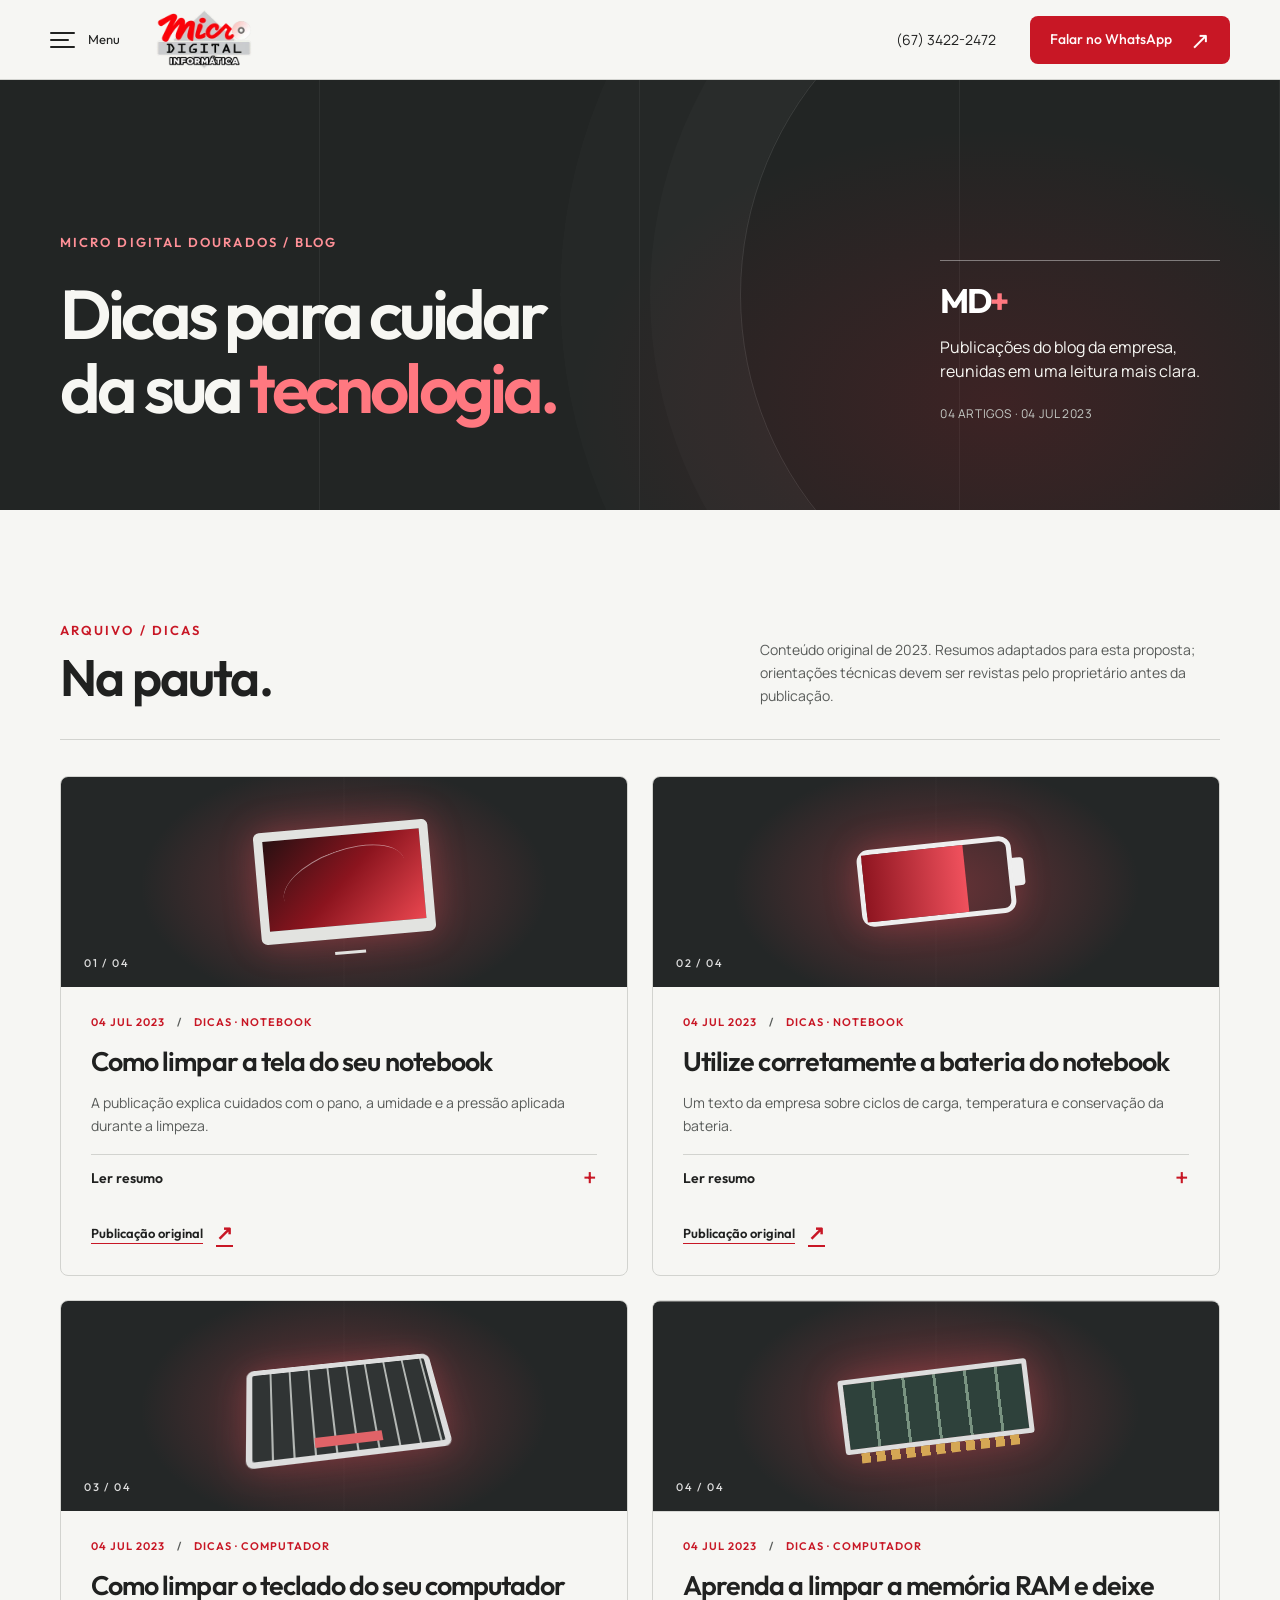
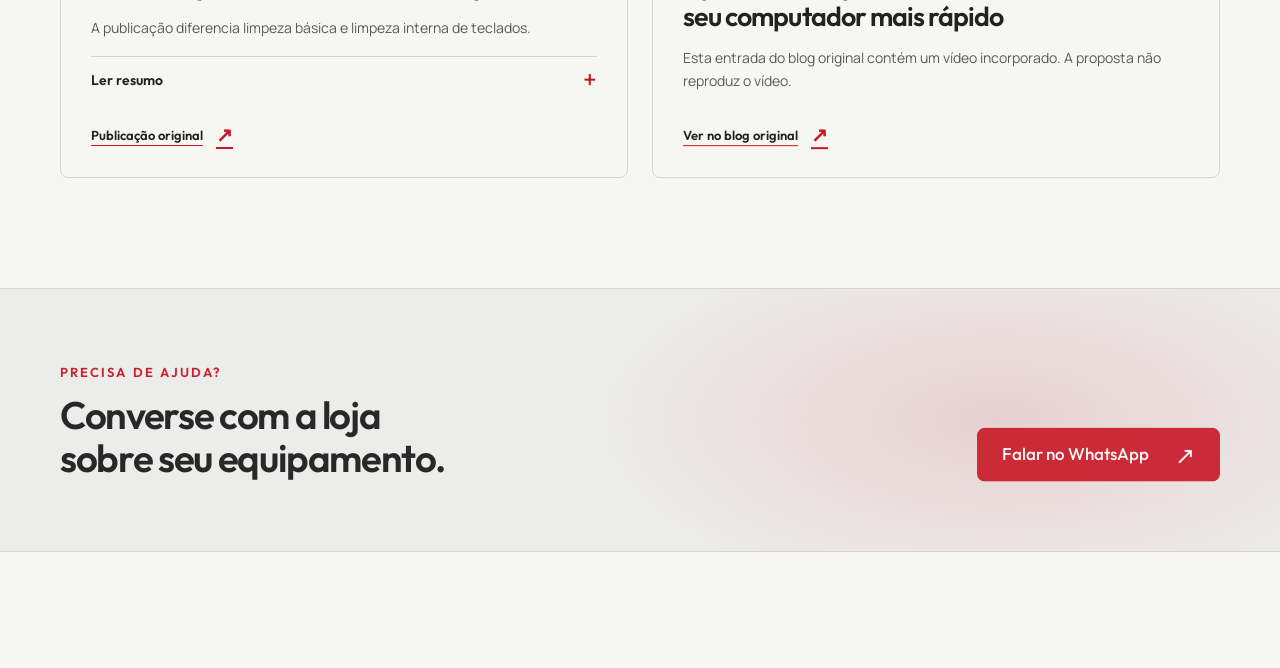
==== blog.html @ c9c7fe6c "inital commit" ====
<!doctype html>
<html lang="pt-BR">
  <head>
    <meta charset="UTF-8" />
    <meta name="viewport" content="width=device-width, initial-scale=1" />
    <meta name="robots" content="noindex, nofollow" />
    <meta name="description" content="Dicas publicadas pela Micro Digital Dourados sobre cuidados com notebooks e computadores." />
    <meta name="theme-color" content="#f6f6f3" />
    <title>Blog | Micro Digital Dourados</title>
    <link rel="icon" href="assets/logo-digital.webp" type="image/webp" />
    <link rel="preload" href="assets/outfit-variable-web.woff2" as="font" type="font/woff2" crossorigin />
    <link rel="stylesheet" href="styles.css" />
    <script src="config.js" defer></script>
    <script src="app.js" defer></script>
    <script src="assets/gsap.min.js" defer></script>
    <script src="assets/ScrollTrigger.min.js" defer></script>
    <script src="motion.js" defer></script>
  </head>
  <body class="blog-page">
    <a class="skip-link" href="#conteudo">Pular para o conteúdo</a>
    <header class="site-header">
      <div class="header-inner">
        <button class="menu-toggle" id="menu-toggle" type="button" aria-expanded="false" aria-controls="navigation-dialog" aria-haspopup="dialog" aria-label="Abrir menu" hidden>
          <span class="hamburger" aria-hidden="true"><i></i><i></i><i></i></span><span class="menu-label">Menu</span>
        </button>
        <a class="brand" href="index.html#inicio" aria-label="Micro Digital Dourados, início"><img src="assets/logo-navbar-transparent.webp" width="240" height="152" alt="Micro Digital Informática" /></a>
        <div class="header-actions">
          <a class="header-phone" href="tel:+556734222472">(67) 3422-2472</a>
          <a class="button compact" data-wa="general" href="https://wa.me/5567992537517" target="_blank" rel="noopener noreferrer">Falar no WhatsApp <span aria-hidden="true">↗</span></a>
        </div>
      </div>
    </header>
    <dialog id="navigation-dialog" aria-labelledby="menu-title">
      <div class="menu-top">
        <h2 id="menu-title">Explore a Micro Digital</h2>
        <button id="menu-close" class="close-button" aria-label="Fechar menu" type="button">✕</button>
      </div>
      <nav aria-label="Navegação principal" class="branched-nav">
        <span class="trunk" aria-hidden="true"></span><span class="trunk-selected" aria-hidden="true"></span>
        <a href="index.html#inicio">Início</a><a href="index.html#servicos">Serviços</a><a href="index.html#produtos">Produtos</a>
        <a href="blog.html" aria-current="page">Blog <small>Dicas</small></a>
        <a href="index.html#quem-somos">Quem Somos</a><a href="index.html#contato">Contato</a>
        <a href="index.html#lp-notebooks">LP-Notebooks <small>Reparos</small></a>
      </nav>
      <p class="menu-footer">Informática e assistência técnica.<br />Em Dourados, desde 1995.</p>
    </dialog>
    <main id="conteudo">
      <section class="blog-hero" aria-labelledby="blog-page-title">
        <div class="container blog-hero-inner">
          <div>
            <p class="eyebrow">Micro Digital Dourados / Blog</p>
            <h1 id="blog-page-title">Dicas para cuidar<br />da sua <span>tecnologia.</span></h1>
          </div>
          <div class="blog-hero-aside">
            <span class="blog-hero-mark" aria-hidden="true">MD<span>+</span></span>
            <p>Publicações do blog da empresa, reunidas em uma leitura mais clara.</p>
            <span>04 artigos · 04 jul 2023</span>
          </div>
        </div>
      </section>
      <section class="section container blog-list" aria-labelledby="posts-title">
        <div class="blog-list-heading">
          <div><p class="eyebrow">Arquivo / Dicas</p><h2 id="posts-title">Na pauta.</h2></div>
          <p>Conteúdo original de 2023. Resumos adaptados para esta proposta; orientações técnicas devem ser revistas pelo proprietário antes da publicação.</p>
        </div>
        <div class="article-grid">
          <article class="article-card article-card-featured" id="tela">
            <div class="article-art art-screen" aria-hidden="true"><span class="art-screen-frame"><i></i></span><span class="art-number">01 / 04</span></div>
            <div class="article-card-body">
              <p class="article-meta"><time datetime="2023-07-04">04 jul 2023</time><span>Dicas · Notebook</span></p>
              <h3>Como limpar a tela do seu notebook</h3>
              <p>A publicação explica cuidados com o pano, a umidade e a pressão aplicada durante a limpeza.</p>
              <details class="article-detail"><summary>Ler resumo <span aria-hidden="true">+</span></summary>
                <div><p>Use um pano macio e limpo. Umedeça o pano levemente, sem borrifar líquido direto na tela. Passe com cuidado, sem pressionar o painel. Evite materiais ásperos e produtos de limpeza de vidro.</p><p>Confira as instruções do fabricante do seu equipamento antes de limpar.</p></div>
              </details>
              <a class="article-source" href="https://microdigitaldourados.com.br/blog/f/como-limpar-a-tela-do-seu-notebook" target="_blank" rel="noopener noreferrer">Publicação original <span aria-hidden="true">↗</span></a>
            </div>
          </article>
          <article class="article-card" id="bateria">
            <div class="article-art art-battery" aria-hidden="true"><span class="art-battery-shape"><i></i></span><span class="art-number">02 / 04</span></div>
            <div class="article-card-body">
              <p class="article-meta"><time datetime="2023-07-04">04 jul 2023</time><span>Dicas · Notebook</span></p>
              <h3>Utilize corretamente a bateria do notebook</h3>
              <p>Um texto da empresa sobre ciclos de carga, temperatura e conservação da bateria.</p>
              <details class="article-detail"><summary>Ler resumo <span aria-hidden="true">+</span></summary>
                <div><p>A publicação de 2023 reúne recomendações sobre uso da bateria. Como orientações variam conforme o modelo e evoluem com a tecnologia, confirme as instruções atuais do fabricante antes de aplicar as dicas.</p></div>
              </details>
              <a class="article-source" href="https://microdigitaldourados.com.br/blog/f/utilize-corretamente-a-bateria-do-notebook" target="_blank" rel="noopener noreferrer">Publicação original <span aria-hidden="true">↗</span></a>
            </div>
          </article>
          <article class="article-card" id="teclado">
            <div class="article-art art-keyboard" aria-hidden="true"><span class="art-keyboard-shape"><i></i></span><span class="art-number">03 / 04</span></div>
            <div class="article-card-body">
              <p class="article-meta"><time datetime="2023-07-04">04 jul 2023</time><span>Dicas · Computador</span></p>
              <h3>Como limpar o teclado do seu computador</h3>
              <p>A publicação diferencia limpeza básica e limpeza interna de teclados.</p>
              <details class="article-detail"><summary>Ler resumo <span aria-hidden="true">+</span></summary>
                <div><p>O texto sugere remover resíduos soltos e limpar superfícies com pano levemente umedecido. Recomenda cuidado ao acessar a parte interna e deixa claro que a remoção de teclas descrita para teclados avulsos não vale para notebooks.</p></div>
              </details>
              <a class="article-source" href="https://microdigitaldourados.com.br/blog/f/como-limpar-o-teclado-do-seu-computador" target="_blank" rel="noopener noreferrer">Publicação original <span aria-hidden="true">↗</span></a>
            </div>
          </article>
          <article class="article-card" id="memoria">
            <div class="article-art art-memory" aria-hidden="true"><span class="art-memory-shape"><i></i></span><span class="art-number">04 / 04</span></div>
            <div class="article-card-body">
              <p class="article-meta"><time datetime="2023-07-04">04 jul 2023</time><span>Dicas · Computador</span></p>
              <h3>Aprenda a limpar a memória RAM e deixe seu computador mais rápido</h3>
              <p>Esta entrada do blog original contém um vídeo incorporado. A proposta não reproduz o vídeo.</p>
              <a class="article-source" href="https://microdigitaldourados.com.br/blog/f/aprenda-a-limpar-a-mem%C3%B3ria-ram-e-deixe-seu-computador-mais-r%C3%A1pido" target="_blank" rel="noopener noreferrer">Ver no blog original <span aria-hidden="true">↗</span></a>
            </div>
          </article>
        </div>
      </section>
      <section class="blog-contact" aria-labelledby="blog-contact-title"><div class="container blog-contact-inner">
        <div><p class="eyebrow">Precisa de ajuda?</p><h2 id="blog-contact-title">Converse com a loja<br />sobre seu equipamento.</h2></div>
        <a class="button" data-wa="question" href="https://wa.me/5567992537517" target="_blank" rel="noopener noreferrer">Falar no WhatsApp <span aria-hidden="true">↗</span></a>
      </div></section>
    </main>
    <footer class="container site-footer">
      <div><strong>Micro Digital Dourados</strong><p>Proposta local para apresentação. Conteúdo sujeito à aprovação.</p></div>
      <nav aria-label="Navegação do rodapé"><a href="index.html#inicio">Início</a><a href="index.html#servicos">Serviços</a><a href="index.html#produtos">Produtos</a><a href="index.html#lp-notebooks">LP-Notebooks</a><a href="index.html#quem-somos">Quem Somos</a><a href="blog.html" aria-current="page">Blog</a><a href="index.html#contato">Contato</a></nav>
    </footer>
  </body>
</html>
---- styles.css ----
@font-face {
  font-family: Outfit;
  src: url("assets/outfit-variable-web.woff2") format("woff2");
  font-weight: 100 900;
  font-display: swap;
}
@font-face {
  font-family: Manrope;
  src: url("assets/manrope.woff2") format("woff2");
  font-weight: 400;
  font-display: swap;
}
:root {
  color-scheme: light dark;
  --background: #f6f6f3;
  --surface: #ececea;
  --surface-alt: #f0e8e7;
  --text: #202120;
  --muted: #585b59;
  --accent: #c81725;
  --accent-hover: #a80f1c;
  --on-accent: #fffafa;
  --line: #d2d3cf;
  --focus: #9e111c;
  --header: rgba(246, 246, 243, 0.98);
  --detail-line: rgba(32, 33, 32, 0.065);
  --detail-glow: rgba(200, 23, 37, 0.09);
  --radius: 8px;
  --layer-header: 10;
  --hero-wash: linear-gradient(
    90deg,
    rgba(246, 246, 243, 0.99) 0%,
    rgba(246, 246, 243, 0.95) 18%,
    rgba(246, 246, 243, 0.84) 36%,
    rgba(246, 246, 243, 0.58) 54%,
    rgba(246, 246, 243, 0.23) 76%,
    rgba(246, 246, 243, 0) 100%
  );
}
* {
  box-sizing: border-box;
}
html {
  scroll-behavior: smooth;
  scroll-padding-top: 100px;
}
body {
  margin: 0;
  background: var(--background);
  color: var(--text);
  font-family: Manrope, Arial, sans-serif;
  font-size: 16px;
  line-height: 1.65;
  -webkit-font-smoothing: antialiased;
}
button,
a,
summary {
  -webkit-tap-highlight-color: transparent;
}
a {
  color: inherit;
  text-decoration: none;
}
button {
  font: inherit;
  color: inherit;
}
button,
a,
summary {
  touch-action: manipulation;
}
button {
  cursor: pointer;
}
img {
  display: block;
  max-width: 100%;
  height: auto;
}
figure {
  margin: 0;
}
h1,
h2,
h3,
p {
  margin: 0;
}
h1,
h2,
h3,
button,
.button,
.category-links,
.branched-nav,
.expertise {
  font-family: Outfit, Arial, sans-serif;
}
h1,
h2,
h3 {
  line-height: 1.12;
  font-weight: 600;
  letter-spacing: -0.035em;
}
h2 {
  font-size: clamp(2.2rem, 4.1vw, 3.65rem);
}
h2 span,
h1 span {
  color: var(--accent);
}
h3 {
  font-size: 1.25rem;
  letter-spacing: -0.015em;
}
a:focus-visible,
button:focus-visible,
summary:focus-visible {
  outline: 3px solid var(--focus);
  outline-offset: 5px;
  border-radius: 3px;
}
section:focus {
  outline: none;
}
a:hover {
  color: var(--accent);
}
[hidden] {
  display: none !important;
}
.container {
  width: min(1280px, calc(100% - 120px));
  margin-inline: auto;
}
.section {
  padding-block: 110px;
}
.section-heading {
  margin-bottom: 45px;
}
.section-heading p {
  max-width: 570px;
  color: var(--muted);
  margin-top: 20px;
}
.eyebrow {
  color: var(--accent);
  font-family: Outfit, Arial, sans-serif;
  text-transform: uppercase;
  letter-spacing: 0.16em;
  font-size: 13px;
  font-weight: 600;
  margin-bottom: 24px;
}
.button {
  display: inline-flex;
  align-items: center;
  justify-content: center;
  gap: 26px;
  min-height: 54px;
  padding: 14px 24px;
  border: 1px solid transparent;
  border-radius: var(--radius);
  background: var(--accent);
  color: var(--on-accent);
  font-weight: 500;
  font-size: 17px;
  line-height: 1.2;
  white-space: nowrap;
  transition:
    background 0.18s,
    transform 0.18s;
}
.button:hover {
  background: var(--accent-hover);
  color: var(--on-accent);
  transform: translateY(-2px);
}
.button:active {
  transform: scale(0.98);
}
.button span {
  font-size: 24px;
  line-height: 1;
}
.text-link {
  display: inline-flex;
  align-items: center;
  gap: 16px;
  min-height: 44px;
  font-family: Outfit, Arial, sans-serif;
  font-weight: 500;
  line-height: 1.4;
  text-decoration: underline;
  text-decoration-color: var(--accent);
  text-underline-offset: 6px;
  text-decoration-thickness: 1px;
}
.text-link span {
  font-size: 23px;
  color: var(--accent);
  text-decoration: none;
  transition: transform 0.18s;
}
.text-link:hover span {
  transform: translateX(3px);
}
.actions {
  display: flex;
  gap: 28px;
  align-items: center;
  flex-wrap: wrap;
}
.fine-print,
figcaption {
  font-size: 12px;
  line-height: 1.6;
  color: var(--muted);
}
figcaption {
  margin-top: 12px;
}
.skip-link {
  position: fixed;
  top: 8px;
  left: 8px;
  background: var(--accent);
  color: var(--on-accent);
  padding: 12px 18px;
  transform: translateY(-160%);
  z-index: 30;
}
.skip-link:focus {
  transform: none;
}
/* Layer scale: normal content 0, sticky header 10; dialog uses the native top layer. */
.site-header {
  height: 80px;
  position: sticky;
  top: 0;
  background: var(--header);
  z-index: var(--layer-header);
  border-bottom: 1px solid var(--line);
}
.header-inner {
  display: flex;
  align-items: center;
  gap: 30px;
  height: 100%;
  padding-inline: 50px;
  width: 100%;
  margin: auto;
}
.menu-toggle {
  display: flex;
  align-items: center;
  gap: 13px;
  border: 0;
  background: transparent;
  min-width: 48px;
  min-height: 48px;
  padding: 6px 6px 6px 0;
}
.menu-label {
  font-size: 13px;
}
.hamburger {
  display: flex;
  flex-direction: column;
  gap: 5px;
  width: 25px;
}
.hamburger i {
  height: 2px;
  width: 25px;
  background: currentColor;
  border-radius: 2px;
}
.hamburger i:nth-child(2) {
  width: 19px;
}
.brand {
  display: flex;
  align-items: center;
  min-height: 44px;
}
.brand img {
  width: 96px;
  height: 65px;
  object-fit: contain;
}
.header-actions {
  margin-left: auto;
  display: flex;
  align-items: center;
  gap: 34px;
}
.header-phone {
  font-size: 14px;
}
.compact {
  min-height: 44px;
  font-size: 14px;
  padding: 11px 19px;
  gap: 18px;
}
.hero {
  position: relative;
  min-height: 600px;
  height: min(660px, calc(100svh - 100px));
  isolation: isolate;
  display: flex;
  align-items: center;
  overflow: hidden;
  background: var(--background);
}
.hero-media {
  position: absolute;
  inset: 0;
  z-index: -2;
}
.hero-media img {
  width: 100%;
  height: 100%;
  object-fit: cover;
  object-position: center 48%;
}
.hero-wash {
  position: absolute;
  inset: 0;
  background: var(--hero-wash);
  z-index: -1;
}
.hero .hero-content {
  width: min(1280px, calc(100% - 120px));
  margin-inline: auto;
  padding-block: 55px;
}
.hero h1 {
  font-size: clamp(3.1rem, 4.65vw, 4.9rem);
  max-width: 1000px;
  letter-spacing: -0.045em;
  line-height: 1.08;
}
.hero-description {
  font-size: 17px;
  max-width: 440px;
  margin: 27px 0 12px;
  color: var(--muted);
}
.hero-since {
  margin: 0 0 29px;
  font: 500 13px Outfit, Arial, sans-serif;
  letter-spacing: .08em;
  text-transform: uppercase;
  color: var(--accent);
}
.hero-caption {
  font-size: 11px;
  color: var(--muted);
  text-align: right;
  margin-top: 10px;
}
.hero .eyebrow {
  margin-bottom: 26px;
}
#servicos,
.notebook-section {
  position: relative;
  isolation: isolate;
}
#servicos::before,
.notebook-section::before {
  content: "";
  position: absolute;
  z-index: -1;
  top: 0;
  bottom: 0;
  left: 50%;
  width: 100vw;
  transform: translateX(-50%);
  pointer-events: none;
}
#servicos::before {
  background:
    linear-gradient(90deg, transparent 13%, var(--detail-line) calc(13% + 1px), transparent calc(13% + 2px) 87%, var(--detail-line) calc(87% + 1px), transparent calc(87% + 2px)),
    radial-gradient(ellipse 32% 48% at 78% 48%, var(--detail-glow), transparent 85%),
    var(--background);
}
.notebook-section::before {
  background:
    linear-gradient(125deg, transparent 24%, var(--detail-line) calc(24% + 1px), transparent calc(24% + 2px) 80%, var(--detail-line) calc(80% + 1px), transparent calc(80% + 2px)),
    radial-gradient(ellipse 31% 45% at 28% 51%, var(--detail-glow), transparent 88%),
    var(--background);
}
.services-layout {
  display: grid;
  grid-template-columns: 1.25fr 1fr;
  gap: 64px;
  align-items: start;
}
.service-groups {
  display: flex;
  flex-direction: column;
  gap: 12px;
}
details {
  border: 1px solid var(--line);
  border-radius: var(--radius);
  overflow: clip;
}
details[open] {
  border-color: var(--accent);
}
summary {
  display: flex;
  justify-content: space-between;
  align-items: center;
  gap: 20px;
  cursor: pointer;
  list-style: none;
  padding: 22px 24px;
  font-family: Outfit, Arial, sans-serif;
  font-size: 19px;
  font-weight: 500;
  line-height: 1.4;
  min-height: 70px;
}
summary::-webkit-details-marker {
  display: none;
}
summary span {
  font-size: 25px;
  font-weight: 400;
  color: var(--accent);
  line-height: 1;
  transition: transform 0.2s;
}
details[open] summary span {
  transform: rotate(45deg);
}
details[open] summary {
  color: var(--accent);
}
.detail-content {
  padding: 0 24px 26px;
}
.detail-content h3 {
  font-size: 16px;
  margin: 20px 0 8px;
}
.detail-content h3:first-child {
  margin-top: 0;
}
.detail-content p {
  color: var(--muted);
  font-size: 14px;
}
.detail-content .text-link {
  font-size: 14px;
  margin-top: 7px;
}
.extra-services {
  display: grid;
  gap: 20px;
}
.service-photo img {
  aspect-ratio: 4/5;
  object-fit: cover;
  object-position: 65% center;
  border-radius: var(--radius);
}
.products-section {
  position: relative;
  isolation: isolate;
  background:
    linear-gradient(90deg, transparent 0 12%, rgba(255,255,255,.055) 12% calc(12% + 1px), transparent calc(12% + 1px) 88%, rgba(255,255,255,.055) 88% calc(88% + 1px), transparent calc(88% + 1px)),
    radial-gradient(ellipse 48% 26% at 54% 32%, rgba(204, 39, 50, .085), transparent 78%),
    var(--surface);
}
.product-photo {
  position: relative;
  isolation: isolate;
}
.product-photo::before {
  content: "";
  position: absolute;
  z-index: -1;
  inset: -22px -14px 12px;
  background: radial-gradient(ellipse at 50% 62%, rgba(196, 29, 44, .18), transparent 68%);
  pointer-events: none;
}
.product-photo img {
  display: block;
  width: 100%;
  height: auto;
  aspect-ratio: 2/1;
  object-fit: cover;
  object-position: center;
  border-radius: var(--radius);
  box-shadow: 0 16px 38px rgba(15, 18, 17, .13), 0 0 0 1px rgba(255,255,255,.13);
}
.product-photo figcaption {
  text-align: right;
}
.product-grid {
  display: grid;
  grid-template-columns: 1.15fr 1fr;
  grid-auto-flow: dense;
  gap: 0 65px;
  margin-top: 34px;
}
.product-group {
  padding: 30px 0;
  border-top: 1px solid var(--line);
}
.product-group h3 {
  font-size: 23px;
  margin-bottom: 17px;
}
.category-links {
  display: grid;
  grid-template-columns: 1fr 1fr;
  gap: 2px 25px;
}
.category-links a {
  display: flex;
  align-items: center;
  justify-content: space-between;
  gap: 12px;
  min-height: 48px;
  font-size: 17px;
  border-bottom: 1px solid var(--line);
  line-height: 1.35;
}
.category-links a span {
  color: var(--accent);
  font-size: 23px;
}
.product-group p {
  font-size: 13px;
  color: var(--muted);
  margin-top: 18px;
}
.product-group:nth-child(3) .category-links {
  grid-template-columns: 1fr;
}
.product-group:nth-child(4) .category-links {
  grid-template-columns: 1fr;
}
.notebook-section {
  display: grid;
  grid-template-columns: 1fr 1.1fr;
  gap: 70px;
  align-items: center;
}
.notebook-photo img {
  aspect-ratio: 4/5;
  object-fit: cover;
  object-position: 79% center;
  border-radius: var(--radius);
}
.repair-grid {
  display: grid;
  grid-template-columns: 1fr 1fr;
  gap: 30px 27px;
  margin: 36px 0;
}
.repair-grid a {
  border-top: 1px solid var(--line);
  padding-top: 17px;
}
.repair-grid h3 {
  font-size: 19px;
  line-height: 1.3;
  letter-spacing: -0.02em;
}
.repair-grid h3 span {
  color: var(--accent);
  margin-left: 4px;
}
.repair-grid p {
  font-size: 14px;
  color: var(--muted);
  margin-top: 9px;
  line-height: 1.65;
}
.fine-print {
  max-width: 400px;
  margin-top: 17px;
}
.notebook-content .eyebrow {
  margin-bottom: 21px;
}
.about-section {
  background:
    linear-gradient(90deg, transparent 12%, var(--detail-line) calc(12% + 1px), transparent calc(12% + 2px) 88%, var(--detail-line) calc(88% + 1px), transparent calc(88% + 2px)),
    radial-gradient(ellipse 35% 48% at 31% 48%, var(--detail-glow), transparent 86%),
    var(--surface);
}
.about-layout {
  display: grid;
  grid-template-columns: 0.9fr 1.1fr;
  gap: 80px;
  align-items: center;
}
.year-panel {
  position: relative;
  text-align: center;
  isolation: isolate;
}
.year-panel:before {
  content: "";
  position: absolute;
  width: clamp(155px, 20vw, 240px);
  aspect-ratio: 1;
  left: 50%;
  top: 43%;
  background: var(--detail-glow);
  border: 1px solid var(--detail-line);
  transform: translate(-50%, -50%) rotate(45deg);
  z-index: -1;
}
.year-panel strong {
  display: block;
  font-family: Outfit, Arial, sans-serif;
  font-size: clamp(100px, 15vw, 205px);
  font-weight: 700;
  letter-spacing: -0.075em;
  line-height: 1.1;
  color: var(--accent);
}
.year-panel p {
  font-family: Outfit, Arial, sans-serif;
  font-size: 20px;
  margin-top: 15px;
}
.about-copy {
  color: var(--muted);
  margin-top: 23px;
  font-size: 15px;
}
.expertise {
  display: flex;
  justify-content: space-between;
  gap: 18px;
  border-top: 1px solid var(--line);
  padding-top: 24px;
  margin-top: 30px;
  font-size: 19px;
}
.blog-section {
  display: grid;
  grid-template-columns: 1.2fr 1fr;
  gap: 70px;
  align-items: center;
}
.blog-section h2 {
  font-size: clamp(30px, 3.1vw, 43px);
}
.blog-section > div > p:not(.empty-label) {
  color: var(--muted);
  max-width: 470px;
}
.blog-section .text-link {
  margin-top: 20px;
}
.empty-label {
  color: var(--accent);
  font-size: 13px;
  font-weight: 400;
  margin-bottom: 18px;
}
.contact-section {
  padding-bottom: 0;
  background:
    linear-gradient(90deg, transparent 0 8%, rgba(255,255,255,.07) 8% calc(8% + 1px), transparent calc(8% + 1px) 92%, rgba(255,255,255,.07) 92% calc(92% + 1px), transparent calc(92% + 1px)),
    radial-gradient(ellipse 36% 55% at 74% 18%, rgba(200,23,37,.10), transparent 80%),
    var(--surface-alt);
}
.contact-layout {
  display: grid;
  grid-template-columns: 1.4fr 1fr;
  gap: 70px;
  align-items: center;
}
.contact-layout h2 {
  font-size: clamp(40px, 4.7vw, 66px);
  margin-bottom: 30px;
}
.contact-details {
  display: grid;
  grid-template-columns: 1fr 1fr;
  gap: 27px 30px;
  margin-top: 45px;
}
.contact-details h3 {
  font-size: 17px;
  margin-bottom: 12px;
}
.contact-details address {
  font-style: normal;
  font-size: 14px;
  color: var(--muted);
}
.contact-details a:not(.text-link) {
  display: block;
  font-size: 14px;
  line-height: 1.8;
  min-height: 36px;
}
.contact-details .text-link {
  font-size: 14px;
  margin-top: 10px;
}
.email-link {
  overflow-wrap: anywhere;
}
.hours p {
  font-size: 16px;
}
.hours .confirmation {
  font-size: 12px;
  color: var(--muted);
  margin-top: 5px;
}
.hours {
  grid-column: 1/-1;
}
.contact-logo {
  padding: 25px;
  text-align: center;
}
.contact-logo img {
  width: 100%;
  max-width: 420px;
  margin-inline: auto;
}
.contact-logo p {
  margin-top: 24px;
  color: var(--muted);
  font-size: 13px;
}
.careers {
  display: flex;
  gap: 25px;
  align-items: center;
  justify-content: space-between;
  border-top: 1px solid var(--line);
  padding-block: 32px;
  margin-top: 58px;
}
.careers h3 {
  font-size: 20px;
  margin-bottom: 7px;
}
.careers p {
  color: var(--muted);
  font-size: 14px;
}
.careers .text-link {
  white-space: nowrap;
}
.site-footer {
  padding-block: 35px;
  display: grid;
  grid-template-columns: 1fr 1fr;
  gap: 22px 40px;
  font-size: 13px;
}
.site-footer p {
  color: var(--muted);
  font-size: 11px;
  margin-top: 7px;
}
.site-footer nav {
  display: flex;
  gap: 6px 20px;
  flex-wrap: wrap;
  justify-content: flex-end;
}
.site-footer nav a {
  display: inline-flex;
  align-items: center;
  min-height: 44px;
}
.presentation-link {
  font-size: 12px;
  color: var(--muted);
  text-decoration: underline;
  text-underline-offset: 4px;
  min-height: 44px;
  display: flex;
  align-items: center;
}
.noscript-note {
  padding: 20px;
}
/* Branches reveal with transforms. No per-frame measurement or layout mutation. */
dialog {
  position: fixed;
  inset: 20px auto auto 20px;
  width: 470px;
  max-width: calc(100vw - 40px);
  max-height: calc(100dvh - 40px);
  margin: 0;
  border: 1px solid var(--line);
  border-radius: 12px;
  padding: 28px 30px;
  background: var(--background);
  color: var(--text);
  box-shadow: 0 20px 70px #20212030;
  overflow: auto;
}
dialog::backdrop {
  background: rgba(25, 25, 25, 0.4);
}
.menu-top {
  display: flex;
  gap: 20px;
  align-items: center;
  justify-content: space-between;
  margin-bottom: 24px;
}
.menu-top h2 {
  font-size: 18px;
  line-height: 1.4;
  letter-spacing: -0.02em;
  font-weight: 500;
}
.close-button {
  border: 1px solid var(--line);
  background: transparent;
  min-width: 44px;
  min-height: 44px;
  border-radius: var(--radius);
  font-size: 19px;
}
.close-button:hover {
  background: var(--surface);
}
.branched-nav {
  position: relative;
  display: flex;
  flex-direction: column;
  padding-left: 32px;
  --selected-progress: 0.0714;
}
.branched-nav a {
  position: relative;
  display: flex;
  align-items: center;
  gap: 15px;
  height: 52px;
  min-height: 52px;
  padding-left: 26px;
  font-size: 22px;
  line-height: 1.2;
  transform-origin: left center;
}
.branched-nav small {
  font-family: Manrope, Arial, sans-serif;
  font-size: 11px;
  color: var(--muted);
  margin-left: auto;
}
.branched-nav a:before,
.branched-nav a:after {
  content: "";
  position: absolute;
  left: -32px;
  top: 50%;
  width: 44px;
  height: 1px;
  background: var(--line);
  transform-origin: left center;
}
.branched-nav a:after {
  background: var(--accent);
  height: 2px;
  transform: scaleX(0);
  transition: transform 0.16s;
}
.branched-nav a.branch-active:after {
  transform: scaleX(1);
}
.branched-nav a.branch-active {
  color: var(--accent);
}
.trunk,
.trunk-selected {
  position: absolute;
  left: 0;
  top: 0;
  bottom: 26px;
  width: 1px;
  background: var(--line);
  transform-origin: top;
}
.trunk-selected {
  background: var(--accent);
  width: 2px;
  bottom: 0;
  transform: scaleY(var(--selected-progress));
  transition: transform 0.2s;
}
.menu-footer {
  border-top: 1px solid var(--line);
  padding-top: 20px;
  margin-top: 25px;
  font-size: 12px;
  color: var(--muted);
}
@media (prefers-reduced-motion: no-preference) {
  dialog[open] {
    animation: menu-open 0.2s ease-out;
  }
  dialog[open] .branched-nav a {
    animation: branch-in 0.3s both;
    animation-delay: calc(var(--branch-index) * 25ms);
  }
  dialog[open] .trunk {
    animation: trunk-in 0.35s both;
  }
  @keyframes menu-open {
    from {
      opacity: 0;
      transform: translateY(-7px);
    }
    to {
      opacity: 1;
      transform: none;
    }
  }
  @keyframes branch-in {
    from {
      opacity: 0;
      transform: translateX(-9px);
    }
    to {
      opacity: 1;
      transform: none;
    }
  }
  @keyframes trunk-in {
    from {
      transform: scaleY(0);
    }
    to {
      transform: scaleY(1);
    }
  }
}
@media (min-width: 1500px) {
  .hero {
    height: 700px;
    max-height: 780px;
  }
  .hero h1 {
    font-size: 76px;
  }
  .hero-description {
    font-size: 18px;
  }
}
@media (max-width: 1100px) {
  .container {
    width: calc(100% - 72px);
  }
  .header-inner {
    gap: 20px;
  }
  .header-actions {
    gap: 20px;
  }
  .hero {
    min-height: 570px;
  }
  .hero h1 {
    font-size: clamp(42px, 5.5vw, 60px);
  }
  .services-layout,
  .notebook-section,
  .about-layout,
  .contact-layout {
    gap: 35px;
  }
  .contact-layout {
    grid-template-columns: 1.5fr 0.8fr;
  }
  .contact-details {
    grid-template-columns: 1fr;
  }
  .hours {
    grid-column: auto;
  }
  .product-grid {
    gap: 0 35px;
  }
  .category-links {
    grid-template-columns: 1fr;
  }
  .notebook-section {
    grid-template-columns: 0.9fr 1.1fr;
  }
  .repair-grid {
    gap: 23px 18px;
  }
  .repair-grid h3 {
    font-size: 17px;
  }
  .blog-section {
    gap: 35px;
  }
}
@media (max-width: 767px) {
  html {
    scroll-padding-top: 88px;
  }
  .container {
    width: calc(100% - 44px);
  }
  .section {
    padding-block: 70px;
  }
  .site-header {
    height: 72px;
  }
  .header-inner {
    padding-inline: 16px;
    gap: 14px;
  }
  .brand img {
    width: 82px;
    height: 55px;
  }
  .menu-label,
  .header-phone {
    display: none;
  }
  .menu-toggle {
    min-width: 38px;
    padding: 5px;
  }
  .header-actions {
    gap: 0;
  }
  .compact {
    font-size: 12px;
    padding: 10px 12px;
    gap: 7px;
    min-height: 44px;
  }
  .compact span {
    font-size: 19px;
  }
  .hero {
    min-height: 680px;
    height: auto;
    align-items: flex-start;
  }
  .hero-content {
    padding-top: 45px;
    padding-bottom: 310px;
  }
  .hero h1 {
    font-size: clamp(33px, 6.5vw, 49px);
    max-width: 100%;
    line-height: 1.12;
  }
  .hero .eyebrow {
    font-size: 11px;
    letter-spacing: 0.12em;
    margin-bottom: 19px;
  }
  .hero-description {
    font-size: 15px;
    max-width: 370px;
    margin: 21px 0 25px;
  }
  .actions {
    gap: 18px;
  }
  .actions .button {
    font-size: 15px;
    padding-inline: 17px;
    gap: 14px;
  }
  .actions .text-link {
    font-size: 14px;
    gap: 8px;
  }
  .hero-media {
    top: auto;
    height: 350px;
    bottom: 0;
  }
  .hero-media img {
    object-position: 65% center;
  }
  .hero-wash {
    background: linear-gradient(
      180deg,
      var(--background) 0%,
      var(--background) 45%,
      transparent 70%
    );
  }
  .hero-caption {
    font-size: 10px;
  }
  .section-heading {
    margin-bottom: 30px;
  }
  .section-heading p {
    font-size: 14px;
    max-width: 440px;
  }
  h2 {
    font-size: clamp(32px, 7.8vw, 42px);
  }
  .services-layout {
    grid-template-columns: 1fr;
    gap: 30px;
  }
  .service-photo img {
    aspect-ratio: 16/9;
    object-position: center;
  }
  .service-photo {
    max-width: 100%;
  }
  summary {
    font-size: 17px;
    min-height: 64px;
    padding: 18px;
  }
  .detail-content {
    padding: 0 18px 22px;
  }
  .product-photo img {
    height: auto;
    aspect-ratio: 3/2;
    object-fit: contain;
  }
  .product-photo figcaption {
    font-size: 10px;
    text-align: left;
  }
  .product-grid {
    grid-template-columns: 1fr;
    gap: 0;
    margin-top: 23px;
  }
  .product-group {
    padding: 25px 0;
  }
  .product-group h3 {
    font-size: 21px;
  }
  .category-links {
    grid-template-columns: 1fr 1fr;
    gap: 0 20px;
  }
  .category-links a {
    font-size: 16px;
  }
  .product-group:last-child {
    padding-bottom: 0;
  }
  .notebook-section {
    display: flex;
    flex-direction: column-reverse;
    gap: 32px;
  }
  .notebook-photo {
    width: 100%;
  }
  .notebook-photo img {
    aspect-ratio: 16/10;
    object-position: 75% center;
  }
  .repair-grid {
    gap: 25px 20px;
    margin-block: 29px;
  }
  .repair-grid h3 {
    font-size: 18px;
  }
  .repair-grid p {
    font-size: 13px;
  }
  .notebook-content .eyebrow {
    font-size: 11px;
  }
  .about-layout {
    grid-template-columns: 1fr;
    gap: 60px;
  }
  .year-panel {
    max-width: 340px;
    margin-inline: auto;
    width: 100%;
  }
  .year-panel strong {
    font-size: 145px;
  }
  .year-panel p {
    font-size: 17px;
  }
  .about-copy {
    font-size: 14px;
  }
  .expertise {
    font-size: 17px;
    gap: 12px;
  }
  .blog-section {
    grid-template-columns: 1fr;
    gap: 22px;
  }
  .blog-section h2 {
    font-size: 32px;
  }
  .blog-section > div > p:not(.empty-label) {
    font-size: 14px;
  }
  .blog-section .text-link {
    margin-top: 16px;
  }
  .contact-layout {
    grid-template-columns: 1fr;
    gap: 35px;
  }
  .contact-layout h2 {
    font-size: 40px;
    margin-bottom: 25px;
  }
  .contact-details {
    grid-template-columns: 1fr;
    gap: 25px;
  }
  .contact-logo {
    padding: 25px 45px 0;
  }
  .contact-logo img {
    max-width: 240px;
  }
  .contact-logo p {
    margin-top: 17px;
  }
  .contact-section {
    padding-bottom: 0;
  }
  .careers {
    flex-direction: column;
    align-items: flex-start;
    gap: 12px;
    padding-block: 25px;
    margin-top: 35px;
  }
  .careers p {
    font-size: 13px;
  }
  .site-footer {
    grid-template-columns: 1fr;
    padding-block: 28px;
    gap: 18px;
  }
  .site-footer nav {
    justify-content: flex-start;
    gap: 0 20px;
  }
  .presentation-link {
    margin-top: 0;
  }
  dialog {
    inset: 10px auto auto 10px;
    max-width: calc(100vw - 20px);
    max-height: calc(100dvh - 20px);
    padding: 22px;
  }
  .menu-top {
    margin-bottom: 17px;
  }
  .menu-top h2 {
    font-size: 17px;
  }
  .branched-nav a {
    font-size: 21px;
    padding-left: 19px;
  }
  .branched-nav small {
    font-size: 10px;
  }
  .menu-footer {
    margin-top: 20px;
    padding-top: 16px;
  }
}
@media (max-width: 370px) {
  .header-inner {
    gap: 8px;
    padding-inline: 12px;
  }
  .brand img {
    width: 70px;
  }
  .compact {
    font-size: 11px;
    gap: 6px;
    padding-inline: 9px;
  }
  .hero h1 {
    font-size: 30px;
  }
  .actions {
    gap: 14px;
  }
  .actions .button {
    font-size: 14px;
  }
  .actions .text-link {
    font-size: 13px;
  }
  .category-links {
    grid-template-columns: 1fr;
  }
  .repair-grid {
    gap: 25px 14px;
  }
  .repair-grid h3 {
    font-size: 16px;
  }
  .contact-layout h2 {
    font-size: 36px;
  }
}
@media (prefers-color-scheme: dark) {
  :root {
    --background: #1c1d1c;
    --surface: #242624;
    --surface-alt: #292322;
    --text: #f4f4ee;
    --muted: #b7bcb6;
    --accent: #ff7880;
    --accent-hover: #ff9b9f;
    --on-accent: #301013;
    --line: #454945;
    --focus: #ffa4aa;
    --header: rgba(28, 29, 28, 0.98);
    --detail-line: rgba(255, 255, 255, 0.075);
    --detail-glow: rgba(255, 120, 128, 0.075);
    --hero-wash: linear-gradient(
      90deg,
      rgba(28, 29, 28, 0.99) 0%,
      rgba(28, 29, 28, 0.95) 18%,
      rgba(28, 29, 28, 0.84) 36%,
      rgba(28, 29, 28, 0.60) 54%,
      rgba(28, 29, 28, 0.24) 76%,
      rgba(28, 29, 28, 0) 100%
    );
  }
  .hero-media img {
    filter: brightness(0.7);
  }
  @media (max-width: 767px) {
    .hero-wash {
      background: linear-gradient(
        180deg,
        var(--background) 0%,
        var(--background) 45%,
        transparent 70%
      );
    }
  }
}
@media (prefers-reduced-motion: reduce) {
  html {
    scroll-behavior: auto;
  }
  *,
  *:before,
  *:after {
    animation: none !important;
    transition: none !important;
    scroll-behavior: auto !important;
  }
}
/* Keep mobile copy and actions in normal flow above the photograph. */
@media (max-width: 767px) {
  .hero {
    flex-direction: column;
    min-height: 0;
  }
  .hero .hero-content {
    width: calc(100% - 44px);
    margin-inline: 22px;
    order: 0;
    padding-top: 42px;
    padding-bottom: 30px;
  }
  .hero-media {
    order: 1;
    position: relative;
    inset: auto;
    height: 280px;
    width: 100%;
    z-index: 0;
  }
  .hero-wash {
    display: none;
  }
  .actions {
    gap: 16px;
  }
  .actions .button {
    font-size: 14px;
    padding-inline: 15px;
    gap: 12px;
  }
  .actions .text-link {
    font-size: 13px;
    gap: 8px;
  }
}

/* Blog: shared header, editorial article archive. */
.blog-hero {
  position: relative;
  overflow: hidden;
  isolation: isolate;
  background:
    radial-gradient(ellipse 44% 85% at 78% 75%, rgba(200, 23, 37, .16), transparent 75%),
    repeating-linear-gradient(90deg, transparent 0, transparent calc(25% - 1px), rgba(255,255,255,.055) calc(25% - 1px), rgba(255,255,255,.055) 25%),
    #222524;
  color: #f7f7f3;
}
.blog-hero::after {
  content: "";
  position: absolute;
  z-index: -1;
  width: min(54vw, 800px);
  height: min(54vw, 800px);
  border: 1px solid rgba(255,255,255,.11);
  border-radius: 50%;
  top: 50%;
  right: -12%;
  transform: translateY(-50%);
  box-shadow: 0 0 0 90px rgba(255,255,255,.018), 0 0 0 180px rgba(255,255,255,.012);
}
.blog-hero-inner {
  min-height: 430px;
  padding-block: 86px;
  display: grid;
  grid-template-columns: 1.5fr .55fr;
  align-items: end;
  gap: 70px;
}
.blog-hero .eyebrow { color: #ff9097; }
.blog-hero h1 {
  font-size: clamp(3.2rem, 5.4vw, 6.4rem);
  letter-spacing: -.055em;
  line-height: 1.06;
}
.blog-hero h1 span { color: #ff7880; }
.blog-hero-aside {
  border-top: 1px solid rgba(255,255,255,.4);
  padding-top: 18px;
  max-width: 280px;
  justify-self: end;
}
.blog-hero-aside p { font-size: 16px; line-height: 1.55; }
.blog-hero-aside > span:last-child {
  display: block;
  margin-top: 20px;
  font-size: 12px;
  color: #c6cbc6;
  letter-spacing: .05em;
  text-transform: uppercase;
}
.blog-hero-mark {
  display: block;
  color: #fff;
  font: 700 34px Outfit, Arial, sans-serif;
  letter-spacing: -.07em;
  margin-bottom: 13px;
}
.blog-hero-mark span { color: #ff7880; }
.blog-list-heading {
  display: grid;
  grid-template-columns: 1fr 1fr;
  gap: 40px;
  align-items: end;
  padding-bottom: 32px;
  border-bottom: 1px solid var(--line);
  margin-bottom: 36px;
}
.blog-list-heading .eyebrow { margin-bottom: 8px; }
.blog-list-heading h2 { font-size: clamp(2.6rem, 4vw, 4.6rem); }
.blog-list-heading > p { max-width: 460px; color: var(--muted); justify-self: end; font-size: 14px; }
.article-grid { display: grid; grid-template-columns: repeat(2, minmax(0,1fr)); gap: 24px; }
.article-card {
  display: flex;
  flex-direction: column;
  min-width: 0;
  border: 1px solid var(--line);
  border-radius: var(--radius);
  overflow: hidden;
  background: var(--background);
  transition: transform .25s, border-color .25s;
}
.article-card:hover { transform: translateY(-4px); border-color: var(--accent); }
.article-art {
  height: 210px;
  position: relative;
  overflow: hidden;
  display: grid;
  place-items: center;
  background: #242727;
  color: #ff777f;
}
.article-art::before {
  content: "";
  position: absolute;
  inset: 0;
  background: radial-gradient(ellipse 40% 65% at 50% 52%, rgba(253,75,89,.32), transparent 90%),
    linear-gradient(90deg, transparent 49.9%, rgba(255,255,255,.1) 50%, transparent 50.1%);
}
.art-number { position: absolute; left: 23px; bottom: 17px; font: 500 11px Outfit,Arial,sans-serif; letter-spacing: .16em; color: #ddd; }
.art-screen-frame { width: 175px; height: 112px; border: 9px solid #e2e3e0; border-bottom-width: 13px; border-radius: 6px; position: relative; box-shadow: 0 0 35px rgba(255,88,99,.29); background: linear-gradient(135deg,#281012,#8b141e,#eb4750); transform: rotate(-5deg); }
.art-screen-frame::after { content: ""; position: absolute; left: 40%; right: 40%; bottom: -29px; height: 16px; border-bottom: 3px solid #e2e3e0; }
.art-screen-frame i { position: absolute; inset: 15px; border-top: 1px solid rgba(255,255,255,.5); border-radius: 50%; transform: rotate(-15deg); }
.art-battery-shape { width: 155px; height: 77px; border: 5px solid #eee; border-radius: 12px; position: relative; box-shadow: 0 0 35px rgba(255,88,99,.28); transform: rotate(-6deg); }
.art-battery-shape::after { content: ""; position: absolute; width: 12px; height: 28px; right: -16px; top: 18px; border-radius: 0 4px 4px 0; background: #eee; }
.art-battery-shape i { display: block; height: 100%; width: 70%; background: linear-gradient(90deg,#8e1520,#f0515d); }
.art-keyboard-shape { width: 195px; height: 105px; border: 6px solid #ddd; border-radius: 8px; transform: perspective(320px) rotateX(25deg) rotate(-7deg); background: repeating-linear-gradient(90deg,#303434 0 18px,#b3b7b4 18px 20px),repeating-linear-gradient(0deg,transparent 0 15px,#ddd 15px 18px); box-shadow: 0 0 34px rgba(255,88,99,.25); }
.art-keyboard-shape i { display: block; width: 65px; height: 10px; background: #e06368; margin: 76px auto 0; }
.art-memory-shape { width: 190px; height: 75px; border: 5px solid #ddd; border-radius: 3px; transform: rotate(-7deg); background: repeating-linear-gradient(90deg,#2d403a 0 28px,#789381 28px 31px); box-shadow: 0 0 38px rgba(255,88,99,.3); }
.art-memory-shape::after { content: ""; position: absolute; bottom: -15px; left: 10px; right: 10px; height: 10px; background: repeating-linear-gradient(90deg,#d5a753 0 9px,transparent 9px 15px); }
.article-card-body { padding: 28px 30px 30px; display: flex; flex-direction: column; align-items: flex-start; flex: 1; }
.article-meta { display: flex; gap: 12px; color: var(--accent); text-transform: uppercase; letter-spacing: .09em; font: 600 11px Outfit,Arial,sans-serif; }
.article-meta span::before { content: "/"; margin-right: 12px; color: var(--muted); }
.article-card h3 { font-size: clamp(1.55rem,2.1vw,2.15rem); letter-spacing: -.035em; line-height: 1.14; margin: 17px 0 16px; }
.article-card-body > p:not(.article-meta) { color: var(--muted); font-size: 14px; line-height: 1.6; }
.article-detail { margin-top: 17px; border: 0; border-top: 1px solid var(--line); border-radius: 0; width: 100%; }
.article-detail summary { min-height: 45px; padding: 10px 0; font: 600 14px Outfit,Arial,sans-serif; }
.article-detail summary span { color: var(--accent); }
.article-detail > div { padding: 0 0 8px; font-size: 14px; color: var(--muted); }
.article-detail > div p + p { margin-top: 10px; }
.article-source { display: inline-flex; gap: 13px; align-items: center; margin-top: auto; padding-top: 20px; font: 600 13px Outfit,Arial,sans-serif; text-decoration: underline; text-decoration-color: var(--accent); text-underline-offset: 5px; }
.article-source span { color: var(--accent); font-size: 20px; }
.blog-contact { background: radial-gradient(ellipse 45% 100% at 78% 50%,rgba(200,23,37,.13),transparent 70%),var(--surface); border-block: 1px solid var(--line); }
.blog-contact-inner { display: flex; align-items: end; justify-content: space-between; gap: 30px; padding-block: 72px; }
.blog-contact .eyebrow { margin-bottom: 10px; }
.blog-contact h2 { font-size: clamp(2rem,3vw,3.3rem); }
@media (max-width: 767px) {
  .blog-hero-inner { grid-template-columns: 1fr; gap: 30px; min-height: 0; padding-block: 75px; }
  .blog-hero h1 { font-size: clamp(2.9rem,10vw,4.5rem); }
  .blog-hero-aside { justify-self: start; max-width: 100%; }
  .blog-hero::after { right: -55%; width: 90vw; height: 90vw; }
  .blog-list-heading { grid-template-columns: 1fr; gap: 15px; }
  .blog-list-heading > p { justify-self: start; }
  .article-grid { grid-template-columns: 1fr; gap: 18px; }
  .article-art { height: 180px; }
  .article-card-body { padding: 23px; }
  .blog-contact-inner { flex-direction: column; align-items: flex-start; padding-block: 60px; }
}
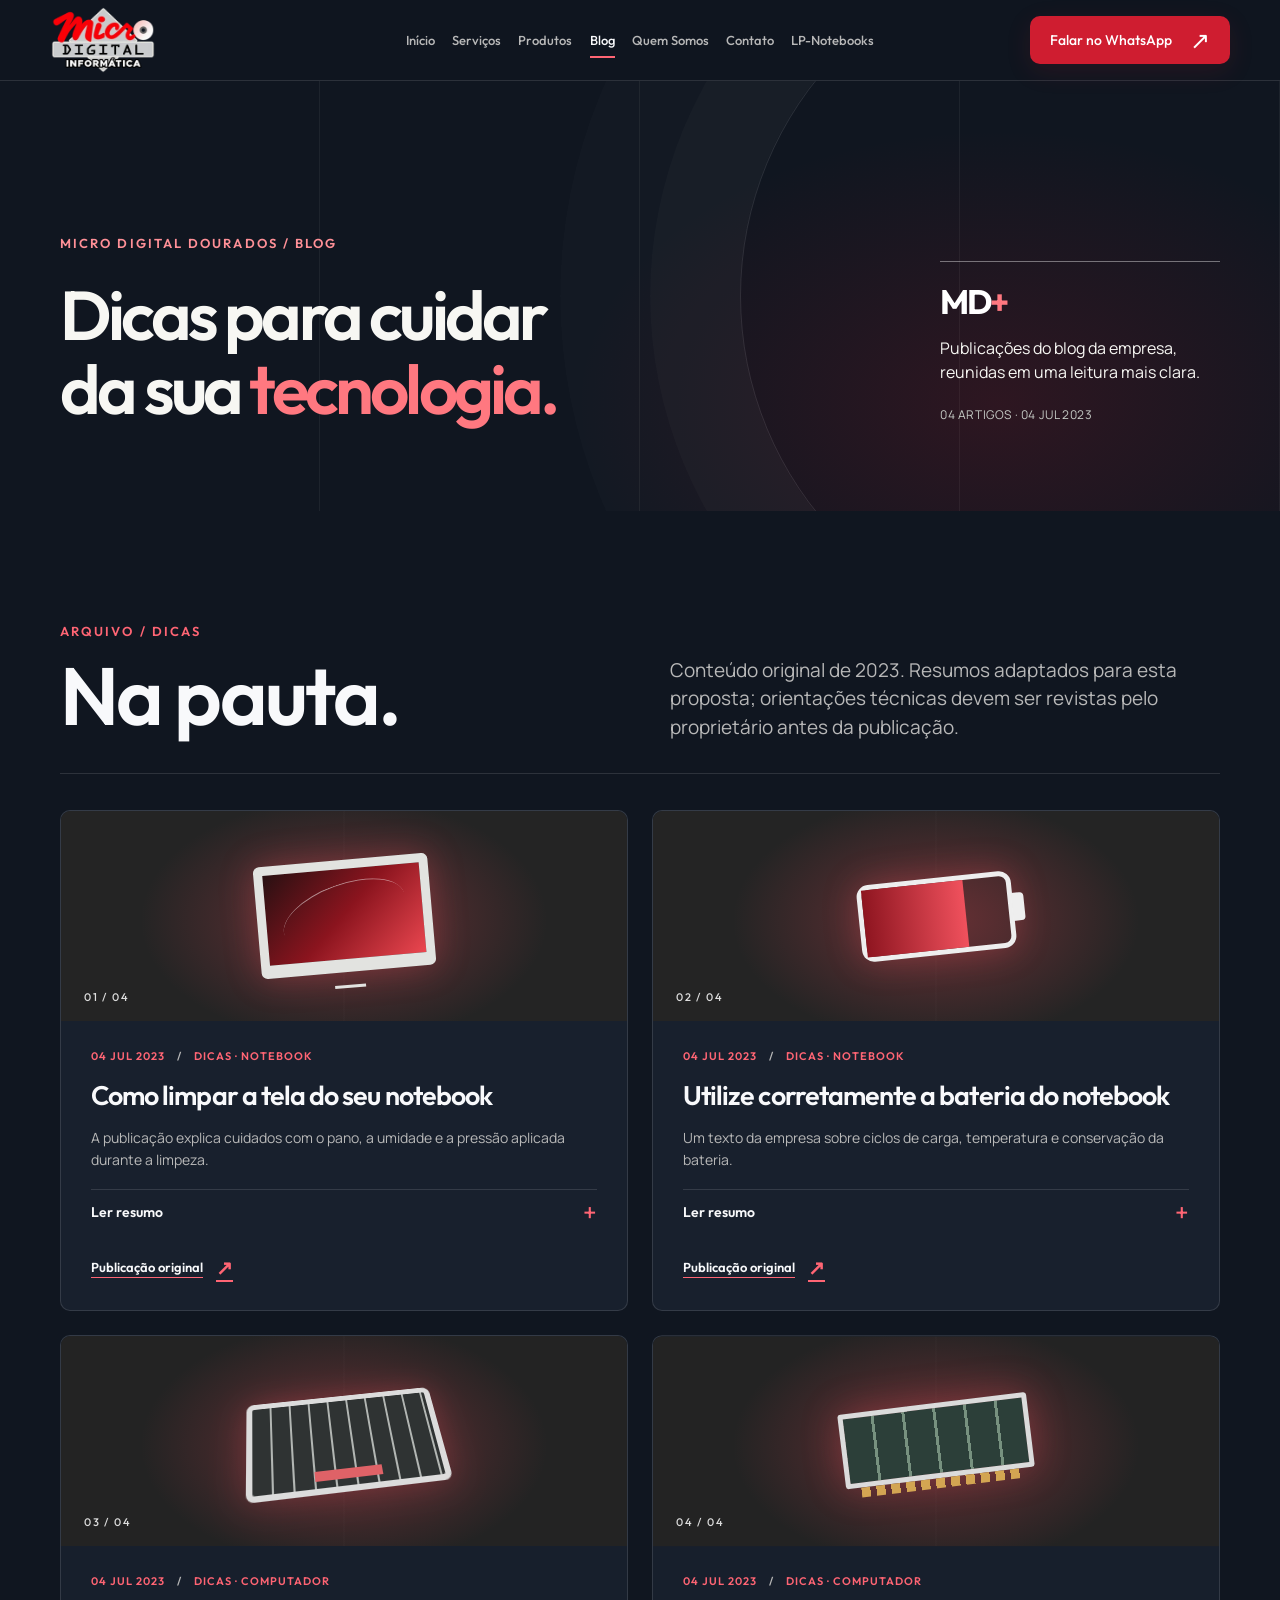
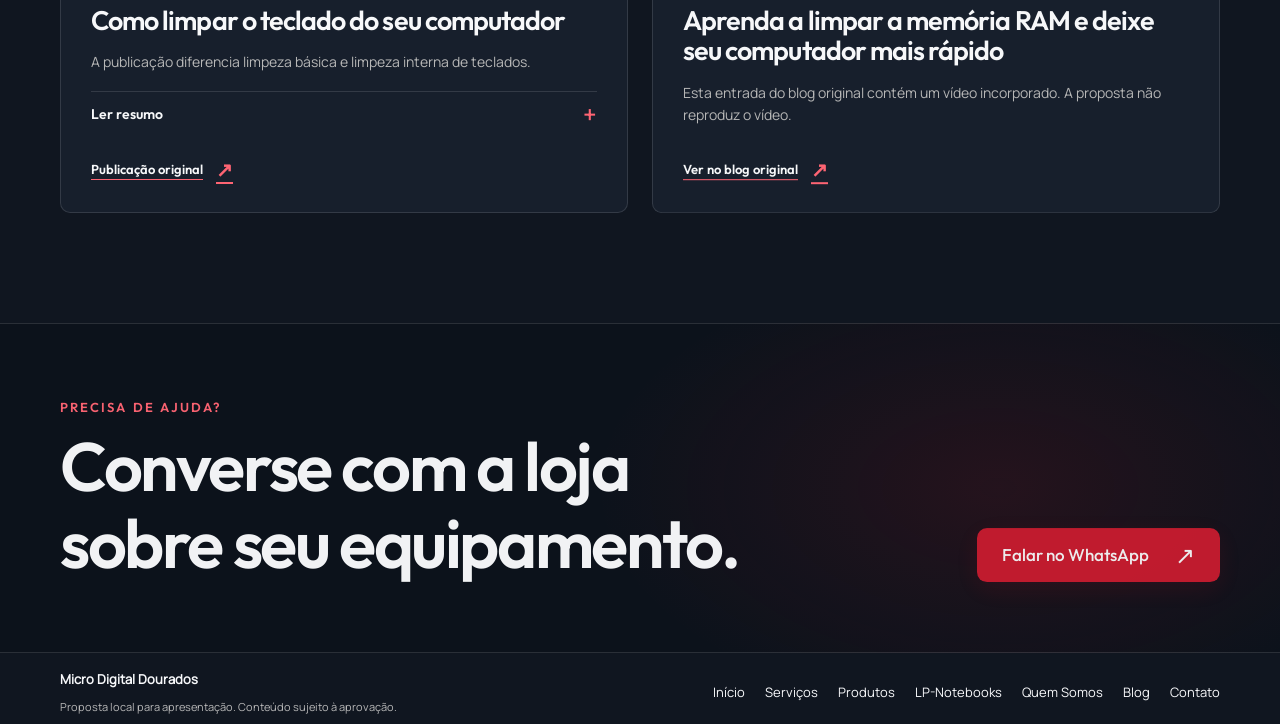
==== commit a204f952: "adjustments" ====
--- a/blog.html
+++ b/blog.html
@@ -5,13 +5,14 @@
     <meta name="viewport" content="width=device-width, initial-scale=1" />
     <meta name="robots" content="noindex, nofollow" />
     <meta name="description" content="Dicas publicadas pela Micro Digital Dourados sobre cuidados com notebooks e computadores." />
-    <meta name="theme-color" content="#f6f6f3" />
+    <meta name="theme-color" content="#101620" />
     <title>Blog | Micro Digital Dourados</title>
     <link rel="icon" href="assets/logo-digital.webp" type="image/webp" />
     <link rel="preload" href="assets/outfit-variable-web.woff2" as="font" type="font/woff2" crossorigin />
     <link rel="stylesheet" href="styles.css" />
     <script src="config.js" defer></script>
     <script src="app.js" defer></script>
+    <script src="interactions.js" defer></script>
     <script src="assets/gsap.min.js" defer></script>
     <script src="assets/ScrollTrigger.min.js" defer></script>
     <script src="motion.js" defer></script>
@@ -20,30 +21,24 @@
     <a class="skip-link" href="#conteudo">Pular para o conteúdo</a>
     <header class="site-header">
       <div class="header-inner">
-        <button class="menu-toggle" id="menu-toggle" type="button" aria-expanded="false" aria-controls="navigation-dialog" aria-haspopup="dialog" aria-label="Abrir menu" hidden>
-          <span class="hamburger" aria-hidden="true"><i></i><i></i><i></i></span><span class="menu-label">Menu</span>
-        </button>
-        <a class="brand" href="index.html#inicio" aria-label="Micro Digital Dourados, início"><img src="assets/logo-navbar-transparent.webp" width="240" height="152" alt="Micro Digital Informática" /></a>
+        <a class="brand" href="index.html#inicio" aria-label="Micro Digital Dourados, início">
+          <img src="assets/logo-navbar-transparent.webp" width="240" height="152" alt="Micro Digital Informática" />
+        </a>
+        <nav class="header-nav" aria-label="Navegação principal">
+          <a href="index.html#inicio">Início</a>
+          <a href="index.html#servicos">Serviços</a>
+          <a href="index.html#produtos">Produtos</a>
+          <a href="blog.html" aria-current="page">Blog</a>
+          <a href="index.html#quem-somos">Quem Somos</a>
+          <a href="index.html#contato">Contato</a>
+          <a href="lp-notebooks.html">LP-Notebooks</a>
+        </nav>
         <div class="header-actions">
-          <a class="header-phone" href="tel:+556734222472">(67) 3422-2472</a>
           <a class="button compact" data-wa="general" href="https://wa.me/5567992537517" target="_blank" rel="noopener noreferrer">Falar no WhatsApp <span aria-hidden="true">↗</span></a>
         </div>
       </div>
     </header>
-    <dialog id="navigation-dialog" aria-labelledby="menu-title">
-      <div class="menu-top">
-        <h2 id="menu-title">Explore a Micro Digital</h2>
-        <button id="menu-close" class="close-button" aria-label="Fechar menu" type="button">✕</button>
-      </div>
-      <nav aria-label="Navegação principal" class="branched-nav">
-        <span class="trunk" aria-hidden="true"></span><span class="trunk-selected" aria-hidden="true"></span>
-        <a href="index.html#inicio">Início</a><a href="index.html#servicos">Serviços</a><a href="index.html#produtos">Produtos</a>
-        <a href="blog.html" aria-current="page">Blog <small>Dicas</small></a>
-        <a href="index.html#quem-somos">Quem Somos</a><a href="index.html#contato">Contato</a>
-        <a href="index.html#lp-notebooks">LP-Notebooks <small>Reparos</small></a>
-      </nav>
-      <p class="menu-footer">Informática e assistência técnica.<br />Em Dourados, desde 1995.</p>
-    </dialog>
+
     <main id="conteudo">
       <section class="blog-hero" aria-labelledby="blog-page-title">
         <div class="container blog-hero-inner">
@@ -118,7 +113,7 @@
     </main>
     <footer class="container site-footer">
       <div><strong>Micro Digital Dourados</strong><p>Proposta local para apresentação. Conteúdo sujeito à aprovação.</p></div>
-      <nav aria-label="Navegação do rodapé"><a href="index.html#inicio">Início</a><a href="index.html#servicos">Serviços</a><a href="index.html#produtos">Produtos</a><a href="index.html#lp-notebooks">LP-Notebooks</a><a href="index.html#quem-somos">Quem Somos</a><a href="blog.html" aria-current="page">Blog</a><a href="index.html#contato">Contato</a></nav>
+      <nav aria-label="Navegação do rodapé"><a href="index.html#inicio">Início</a><a href="index.html#servicos">Serviços</a><a href="index.html#produtos">Produtos</a><a href="lp-notebooks.html">LP-Notebooks</a><a href="index.html#quem-somos">Quem Somos</a><a href="blog.html" aria-current="page">Blog</a><a href="index.html#contato">Contato</a></nav>
     </footer>
   </body>
 </html>
--- a/styles.css
+++ b/styles.css
@@ -11,31 +11,26 @@
   font-display: swap;
 }
 :root {
-  color-scheme: light dark;
-  --background: #f6f6f3;
-  --surface: #ececea;
-  --surface-alt: #f0e8e7;
-  --text: #202120;
-  --muted: #585b59;
-  --accent: #c81725;
-  --accent-hover: #a80f1c;
-  --on-accent: #fffafa;
-  --line: #d2d3cf;
-  --focus: #9e111c;
-  --header: rgba(246, 246, 243, 0.98);
-  --detail-line: rgba(32, 33, 32, 0.065);
-  --detail-glow: rgba(200, 23, 37, 0.09);
-  --radius: 8px;
+  color-scheme: dark;
+  --background: #101620;
+  --surface: #0c121b;
+  --surface-alt: #18202d;
+  --card: #18202d;
+  --text: #f8f9fb;
+  --muted: #b8b8b8;
+  --accent: #ff6574;
+  --accent-hover: #ff8792;
+  --action: #cf1d30;
+  --action-hover: #ae1526;
+  --on-accent: #ffffff;
+  --line: rgba(255, 255, 255, .12);
+  --focus: #ff929d;
+  --header: rgba(16, 22, 32, .98);
+  --detail-line: rgba(255, 255, 255, .055);
+  --detail-glow: rgba(213, 39, 64, .18);
+  --radius: 10px;
   --layer-header: 10;
-  --hero-wash: linear-gradient(
-    90deg,
-    rgba(246, 246, 243, 0.99) 0%,
-    rgba(246, 246, 243, 0.95) 18%,
-    rgba(246, 246, 243, 0.84) 36%,
-    rgba(246, 246, 243, 0.58) 54%,
-    rgba(246, 246, 243, 0.23) 76%,
-    rgba(246, 246, 243, 0) 100%
-  );
+  --hero-wash: linear-gradient(90deg, rgba(16,22,32,.99) 0%, rgba(16,22,32,.94) 18%, rgba(16,22,32,.79) 38%, rgba(16,22,32,.47) 60%, rgba(16,22,32,.12) 82%, transparent 100%);
 }
 * {
   box-sizing: border-box;
@@ -94,7 +89,7 @@
 button,
 .button,
 .category-links,
-.branched-nav,
+.header-nav,
 .expertise {
   font-family: Outfit, Arial, sans-serif;
 }
@@ -165,7 +160,7 @@
   padding: 14px 24px;
   border: 1px solid transparent;
   border-radius: var(--radius);
-  background: var(--accent);
+  background: var(--action);
   color: var(--on-accent);
   font-weight: 500;
   font-size: 17px;
@@ -176,7 +171,7 @@
     transform 0.18s;
 }
 .button:hover {
-  background: var(--accent-hover);
+  background: var(--action-hover);
   color: var(--on-accent);
   transform: translateY(-2px);
 }
@@ -228,7 +223,7 @@
   position: fixed;
   top: 8px;
   left: 8px;
-  background: var(--accent);
+  background: var(--action);
   color: var(--on-accent);
   padding: 12px 18px;
   transform: translateY(-160%);
@@ -239,7 +234,7 @@
 }
 /* Layer scale: normal content 0, sticky header 10; dialog uses the native top layer. */
 .site-header {
-  height: 80px;
+  min-height: 80px;
   position: sticky;
   top: 0;
   background: var(--header);
@@ -247,61 +242,60 @@
   border-bottom: 1px solid var(--line);
 }
 .header-inner {
-  display: flex;
+  display: grid;
+  grid-template-columns: minmax(140px, 1fr) auto minmax(195px, 1fr);
   align-items: center;
-  gap: 30px;
-  height: 100%;
+  gap: 24px;
+  min-height: 80px;
   padding-inline: 50px;
   width: 100%;
-  margin: auto;
-}
-.menu-toggle {
-  display: flex;
-  align-items: center;
-  gap: 13px;
-  border: 0;
-  background: transparent;
-  min-width: 48px;
-  min-height: 48px;
-  padding: 6px 6px 6px 0;
-}
-.menu-label {
-  font-size: 13px;
-}
-.hamburger {
-  display: flex;
-  flex-direction: column;
-  gap: 5px;
-  width: 25px;
-}
-.hamburger i {
-  height: 2px;
-  width: 25px;
-  background: currentColor;
-  border-radius: 2px;
-}
-.hamburger i:nth-child(2) {
-  width: 19px;
 }
 .brand {
   display: flex;
   align-items: center;
+  justify-self: start;
   min-height: 44px;
 }
 .brand img {
-  width: 96px;
-  height: 65px;
+  width: 106px;
+  height: 66px;
   object-fit: contain;
 }
-.header-actions {
-  margin-left: auto;
+.header-nav {
   display: flex;
   align-items: center;
-  gap: 34px;
-}
-.header-phone {
-  font-size: 14px;
-}
+  justify-content: center;
+  gap: clamp(13px, 1.35vw, 25px);
+  min-width: 0;
+  font: 500 13px Outfit, Arial, sans-serif;
+}
+.header-nav a {
+  position: relative;
+  display: inline-flex;
+  align-items: center;
+  flex-shrink: 0;
+  min-height: 44px;
+  white-space: nowrap;
+  color: var(--muted);
+  transition: color .18s ease;
+}
+.header-nav a::after {
+  position: absolute;
+  content: "";
+  bottom: 4px;
+  left: 0;
+  right: 0;
+  height: 2px;
+  background: var(--accent);
+  transform: scaleX(0);
+  transform-origin: left;
+  transition: transform .2s ease;
+}
+.header-nav a:hover,
+.header-nav a[aria-current] { color: var(--text); }
+.header-nav a:hover::after,
+.header-nav a[aria-current]::after { transform: scaleX(1); }
+.header-actions { justify-self: end; }
 .compact {
   min-height: 44px;
   font-size: 14px;
@@ -336,25 +330,25 @@
   z-index: -1;
 }
 .hero .hero-content {
-  width: min(1280px, calc(100% - 120px));
+  width: min(1780px, calc(100% - 100px));
   margin-inline: auto;
   padding-block: 55px;
 }
 .hero h1 {
-  font-size: clamp(3.1rem, 4.65vw, 4.9rem);
-  max-width: 1000px;
+  font-size: clamp(3.5rem, calc(4.65vw + 20px), 6.2rem);
+  max-width: 1150px;
   letter-spacing: -0.045em;
   line-height: 1.08;
 }
 .hero-description {
-  font-size: 17px;
-  max-width: 440px;
+  font-size: 19px;
+  max-width: 520px;
   margin: 27px 0 12px;
   color: var(--muted);
 }
 .hero-since {
   margin: 0 0 29px;
-  font: 500 13px Outfit, Arial, sans-serif;
+  font: 500 14px Outfit, Arial, sans-serif;
   letter-spacing: .08em;
   text-transform: uppercase;
   color: var(--accent);
@@ -388,8 +382,8 @@
 #servicos::before {
   background:
     linear-gradient(90deg, transparent 13%, var(--detail-line) calc(13% + 1px), transparent calc(13% + 2px) 87%, var(--detail-line) calc(87% + 1px), transparent calc(87% + 2px)),
-    radial-gradient(ellipse 32% 48% at 78% 48%, var(--detail-glow), transparent 85%),
-    var(--background);
+    radial-gradient(ellipse 65% 60% at 2% 15%, rgba(180,24,51,.28), transparent 80%),
+    linear-gradient(135deg, #1c1624 0%, #101620 62%);
 }
 .notebook-section::before {
   background:
@@ -478,34 +472,292 @@
   position: relative;
   isolation: isolate;
   background:
-    linear-gradient(90deg, transparent 0 12%, rgba(255,255,255,.055) 12% calc(12% + 1px), transparent calc(12% + 1px) 88%, rgba(255,255,255,.055) 88% calc(88% + 1px), transparent calc(88% + 1px)),
-    radial-gradient(ellipse 48% 26% at 54% 32%, rgba(204, 39, 50, .085), transparent 78%),
+    linear-gradient(90deg, transparent 12%, var(--detail-line) calc(12% + 1px), transparent calc(12% + 2px) 88%, var(--detail-line) calc(88% + 1px), transparent calc(88% + 2px)),
+    radial-gradient(ellipse 70% 45% at 100% 50%, rgba(148,23,48,.23), transparent 80%),
     var(--surface);
 }
-.product-photo {
+.catalog-showcase {
+  margin: 54px 0 30px;
+  padding: clamp(20px, 3vw, 38px);
+  border: 1px solid var(--line);
+  border-radius: calc(var(--radius) + 2px);
+  background: var(--background);
+}
+.catalog-heading {
+  display: flex;
+  align-items: end;
+  justify-content: space-between;
+  gap: 30px;
+  margin-bottom: 23px;
+}
+.catalog-heading > p {
+  max-width: 350px;
+  color: var(--muted);
+  font-size: 14px;
+}
+.catalog-eyebrow,
+.catalog-product-type {
+  color: var(--accent);
+  font-family: Outfit, Arial, sans-serif;
+  font-size: 11px;
+  font-weight: 700;
+  letter-spacing: 0.12em;
+  line-height: 1.4;
+}
+.catalog-showcase h3 {
+  max-width: 620px;
+  margin-top: 8px;
+  font-size: clamp(27px, 3.2vw, 39px);
+  letter-spacing: -0.04em;
+  line-height: 1.08;
+}
+.catalog-notice {
+  margin-bottom: 24px;
+  padding: 13px 16px;
+  border-left: 3px solid var(--accent);
+  background: var(--surface);
+  color: var(--muted);
+  font-size: 13px;
+  line-height: 1.55;
+}
+.catalog-notice strong {
+  color: var(--text);
+}
+.catalog-toolbar {
+  display: grid;
+  grid-template-columns: minmax(220px, 1.4fr) repeat(2, minmax(170px, 0.8fr));
+  gap: 12px;
+  align-items: end;
+}
+.catalog-field {
+  display: grid;
+  gap: 6px;
+  color: var(--muted);
+  font-family: Outfit, Arial, sans-serif;
+  font-size: 12px;
+  font-weight: 600;
+}
+.catalog-field > span {
+  transition: color 160ms ease, transform 160ms ease;
+}
+.catalog-field:focus-within > span {
+  color: var(--accent);
+  transform: translateY(-1px);
+}
+.catalog-field input,
+.catalog-field select {
+  width: 100%;
+  min-height: 48px;
+  padding: 10px 13px;
+  border: 1px solid var(--line);
+  border-radius: var(--radius);
+  background: var(--background);
+  color: var(--text);
+  font: 14px Manrope, Arial, sans-serif;
+  transition: border-color 180ms ease, background-color 180ms ease,
+    box-shadow 180ms ease, transform 180ms ease;
+}
+.catalog-field input:hover,
+.catalog-field select:hover {
+  border-color: rgba(255, 101, 116, .55);
+}
+.catalog-field input:focus,
+.catalog-field select:focus {
+  border-color: var(--accent);
+  background: var(--card);
+  box-shadow: 0 0 0 4px rgba(255, 101, 116, .1);
+  transform: translateY(-1px);
+}
+.catalog-field input:focus-visible,
+.catalog-field select:focus-visible {
+  outline: 3px solid var(--focus);
+  outline-offset: 2px;
+}
+.catalog-results {
+  margin: 17px 0 12px;
+  color: var(--muted);
+  font-size: 12px;
+}
+.catalog-grid {
+  display: grid;
+  grid-template-columns: repeat(4, minmax(0, 1fr));
+  gap: 16px;
+}
+.catalog-card {
+  display: flex;
+  min-width: 0;
+  flex-direction: column;
+  overflow: hidden;
+  border: 1px solid var(--line);
+  border-radius: var(--radius);
+  background: var(--background);
+  transition: transform 180ms ease, box-shadow 180ms ease;
+}
+.catalog-card[hidden] {
+  display: none;
+}
+.catalog-card:hover {
+  transform: translateY(-3px);
+  box-shadow: 0 12px 26px rgba(20, 22, 20, 0.1);
+}
+.catalog-card:focus-within {
+  border-color: var(--accent);
+  box-shadow: 0 0 0 1px var(--accent);
+}
+.catalog-toolbar[hidden] {
+  display: none;
+}
+/* ReactBits-inspired light effects; clipped layers move with transform only. */
+[data-pointer-effect] {
   position: relative;
   isolation: isolate;
-}
-.product-photo::before {
-  content: "";
+  overflow: hidden;
+}
+.pointer-light {
   position: absolute;
   z-index: -1;
-  inset: -22px -14px 12px;
-  background: radial-gradient(ellipse at 50% 62%, rgba(196, 29, 44, .18), transparent 68%);
+  top: 0;
+  left: 0;
+  width: var(--light-size);
+  height: var(--light-size);
+  border-radius: 50%;
+  background: radial-gradient(circle, rgba(220, 38, 55, 0.16), transparent 68%);
+  opacity: 0;
   pointer-events: none;
-}
-.product-photo img {
-  display: block;
-  width: 100%;
-  height: auto;
-  aspect-ratio: 2/1;
-  object-fit: cover;
-  object-position: center;
-  border-radius: var(--radius);
-  box-shadow: 0 16px 38px rgba(15, 18, 17, .13), 0 0 0 1px rgba(255,255,255,.13);
-}
-.product-photo figcaption {
+  transition: opacity 180ms ease;
+}
+[data-pointer-effect="spotlight"].is-pointer-active {
+  border-color: var(--accent);
+}
+[data-pointer-effect="specular"] {
+  box-shadow: inset 0 1px 0 rgba(255, 255, 255, 0.25);
+}
+[data-pointer-effect="specular"] > .pointer-light {
+  background: radial-gradient(circle, rgba(255, 255, 255, 0.32), transparent 65%);
+}
+[data-pointer-effect].is-pointer-active > .pointer-light,
+[data-pointer-effect]:focus-within > .pointer-light,
+[data-pointer-effect]:focus-visible > .pointer-light {
+  opacity: 1;
+}
+@media (prefers-reduced-motion: reduce), (hover: none), (pointer: coarse) {
+  .pointer-light {
+    display: none;
+  }
+}
+.catalog-item-media {
+  display: grid;
+  place-items: center;
+  position: relative;
+  overflow: hidden;
+  aspect-ratio: 1 / 1;
+  background:
+    radial-gradient(ellipse at 50% 42%, rgba(196, 29, 44, .13), transparent 68%),
+    var(--surface);
+}
+.catalog-item-media::before {
+  position: absolute;
+  inset: 12%;
+  border: 1px solid var(--line);
+  border-radius: 14px;
+  content: "";
+  opacity: .65;
+  transform: rotate(-7deg);
+}
+.catalog-item-media img {
+  position: relative;
+  width: 82%;
+  height: 82%;
+  object-fit: contain;
+  filter: drop-shadow(0 8px 12px rgba(10, 12, 12, .18));
+}
+.catalog-card-body {
+  display: flex;
+  flex: 1;
+  flex-direction: column;
+  padding: 17px;
+}
+.catalog-product-type {
+  min-height: 16px;
+  font-size: 9px;
+  letter-spacing: 0.1em;
+}
+.catalog-card h4 {
+  margin: 6px 0 12px;
+  font-family: Outfit, Arial, sans-serif;
+  font-size: 22px;
+  letter-spacing: -0.025em;
+  line-height: 1.15;
+}
+.catalog-specs {
+  display: grid;
+  gap: 6px;
+  margin: 0 0 17px;
+  padding-left: 17px;
+  color: var(--muted);
+  font-size: 12px;
+  line-height: 1.45;
+}
+.catalog-specs li::marker {
+  color: var(--accent);
+}
+.catalog-values {
+  display: grid;
+  gap: 10px;
+  margin-top: auto;
+  padding-top: 14px;
+  border-top: 1px solid var(--line);
+}
+.catalog-values div {
+  display: flex;
+  align-items: baseline;
+  justify-content: space-between;
+  gap: 8px;
+}
+.catalog-values span {
+  color: var(--muted);
+  font-size: 10px;
+  line-height: 1.3;
+}
+.catalog-values strong {
+  color: var(--text);
+  font-family: Outfit, Arial, sans-serif;
+  font-size: 14px;
   text-align: right;
+}
+.catalog-values div:first-child strong {
+  color: var(--accent);
+  font-size: 17px;
+}
+.catalog-cta {
+  display: flex;
+  min-height: 46px;
+  align-items: center;
+  justify-content: space-between;
+  gap: 8px;
+  margin-top: 17px;
+  padding: 9px 12px;
+  border-radius: 6px;
+  background: var(--action);
+  color: var(--on-accent);
+  font-family: Outfit, Arial, sans-serif;
+  font-size: 12px;
+  font-weight: 600;
+  line-height: 1.3;
+  transition: background 160ms ease;
+}
+.catalog-cta:hover {
+  background: var(--action-hover);
+}
+.catalog-cta span {
+  font-size: 18px;
+}
+.catalog-empty {
+  margin-top: 15px;
+  padding: 17px 0;
+  border-top: 1px solid var(--line);
+  color: var(--muted);
+  font-size: 14px;
 }
 .product-grid {
   display: grid;
@@ -597,10 +849,11 @@
   margin-bottom: 21px;
 }
 .about-section {
+  border-block: 1px solid var(--line);
   background:
     linear-gradient(90deg, transparent 12%, var(--detail-line) calc(12% + 1px), transparent calc(12% + 2px) 88%, var(--detail-line) calc(88% + 1px), transparent calc(88% + 2px)),
-    radial-gradient(ellipse 35% 48% at 31% 48%, var(--detail-glow), transparent 86%),
-    var(--surface);
+    radial-gradient(ellipse 55% 85% at 20% 50%, rgba(181,25,48,.25), transparent 86%),
+    linear-gradient(115deg, #231824, #101620 80%);
 }
 .about-layout {
   display: grid;
@@ -679,8 +932,8 @@
   padding-bottom: 0;
   background:
     linear-gradient(90deg, transparent 0 8%, rgba(255,255,255,.07) 8% calc(8% + 1px), transparent calc(8% + 1px) 92%, rgba(255,255,255,.07) 92% calc(92% + 1px), transparent calc(92% + 1px)),
-    radial-gradient(ellipse 36% 55% at 74% 18%, rgba(200,23,37,.10), transparent 80%),
-    var(--surface-alt);
+    radial-gradient(ellipse 60% 85% at 78% 25%, rgba(200,23,50,.23), transparent 80%),
+    linear-gradient(125deg, #291723, #171a25 60%, #101620);
 }
 .contact-layout {
   display: grid;
@@ -691,6 +944,12 @@
 .contact-layout h2 {
   font-size: clamp(40px, 4.7vw, 66px);
   margin-bottom: 30px;
+}
+.contact-intro {
+  max-width: 600px;
+  margin-bottom: 18px;
+  font-size: clamp(13px, 1.2vw, 16px);
+  letter-spacing: .08em;
 }
 .contact-details {
   display: grid;
@@ -766,10 +1025,10 @@
   white-space: nowrap;
 }
 .site-footer {
-  padding-block: 35px;
+  padding-block: 16px 8px;
   display: grid;
   grid-template-columns: 1fr 1fr;
-  gap: 22px 40px;
+  gap: 8px 40px;
   font-size: 13px;
 }
 .site-footer p {
@@ -793,167 +1052,12 @@
   color: var(--muted);
   text-decoration: underline;
   text-underline-offset: 4px;
-  min-height: 44px;
+  min-height: 26px;
   display: flex;
   align-items: center;
 }
 .noscript-note {
   padding: 20px;
-}
-/* Branches reveal with transforms. No per-frame measurement or layout mutation. */
-dialog {
-  position: fixed;
-  inset: 20px auto auto 20px;
-  width: 470px;
-  max-width: calc(100vw - 40px);
-  max-height: calc(100dvh - 40px);
-  margin: 0;
-  border: 1px solid var(--line);
-  border-radius: 12px;
-  padding: 28px 30px;
-  background: var(--background);
-  color: var(--text);
-  box-shadow: 0 20px 70px #20212030;
-  overflow: auto;
-}
-dialog::backdrop {
-  background: rgba(25, 25, 25, 0.4);
-}
-.menu-top {
-  display: flex;
-  gap: 20px;
-  align-items: center;
-  justify-content: space-between;
-  margin-bottom: 24px;
-}
-.menu-top h2 {
-  font-size: 18px;
-  line-height: 1.4;
-  letter-spacing: -0.02em;
-  font-weight: 500;
-}
-.close-button {
-  border: 1px solid var(--line);
-  background: transparent;
-  min-width: 44px;
-  min-height: 44px;
-  border-radius: var(--radius);
-  font-size: 19px;
-}
-.close-button:hover {
-  background: var(--surface);
-}
-.branched-nav {
-  position: relative;
-  display: flex;
-  flex-direction: column;
-  padding-left: 32px;
-  --selected-progress: 0.0714;
-}
-.branched-nav a {
-  position: relative;
-  display: flex;
-  align-items: center;
-  gap: 15px;
-  height: 52px;
-  min-height: 52px;
-  padding-left: 26px;
-  font-size: 22px;
-  line-height: 1.2;
-  transform-origin: left center;
-}
-.branched-nav small {
-  font-family: Manrope, Arial, sans-serif;
-  font-size: 11px;
-  color: var(--muted);
-  margin-left: auto;
-}
-.branched-nav a:before,
-.branched-nav a:after {
-  content: "";
-  position: absolute;
-  left: -32px;
-  top: 50%;
-  width: 44px;
-  height: 1px;
-  background: var(--line);
-  transform-origin: left center;
-}
-.branched-nav a:after {
-  background: var(--accent);
-  height: 2px;
-  transform: scaleX(0);
-  transition: transform 0.16s;
-}
-.branched-nav a.branch-active:after {
-  transform: scaleX(1);
-}
-.branched-nav a.branch-active {
-  color: var(--accent);
-}
-.trunk,
-.trunk-selected {
-  position: absolute;
-  left: 0;
-  top: 0;
-  bottom: 26px;
-  width: 1px;
-  background: var(--line);
-  transform-origin: top;
-}
-.trunk-selected {
-  background: var(--accent);
-  width: 2px;
-  bottom: 0;
-  transform: scaleY(var(--selected-progress));
-  transition: transform 0.2s;
-}
-.menu-footer {
-  border-top: 1px solid var(--line);
-  padding-top: 20px;
-  margin-top: 25px;
-  font-size: 12px;
-  color: var(--muted);
-}
-@media (prefers-reduced-motion: no-preference) {
-  dialog[open] {
-    animation: menu-open 0.2s ease-out;
-  }
-  dialog[open] .branched-nav a {
-    animation: branch-in 0.3s both;
-    animation-delay: calc(var(--branch-index) * 25ms);
-  }
-  dialog[open] .trunk {
-    animation: trunk-in 0.35s both;
-  }
-  @keyframes menu-open {
-    from {
-      opacity: 0;
-      transform: translateY(-7px);
-    }
-    to {
-      opacity: 1;
-      transform: none;
-    }
-  }
-  @keyframes branch-in {
-    from {
-      opacity: 0;
-      transform: translateX(-9px);
-    }
-    to {
-      opacity: 1;
-      transform: none;
-    }
-  }
-  @keyframes trunk-in {
-    from {
-      transform: scaleY(0);
-    }
-    to {
-      transform: scaleY(1);
-    }
-  }
 }
 @media (min-width: 1500px) {
   .hero {
@@ -961,10 +1065,10 @@
     max-height: 780px;
   }
   .hero h1 {
-    font-size: 76px;
+    font-size: 96px;
   }
   .hero-description {
-    font-size: 18px;
+    font-size: 20px;
   }
 }
 @media (max-width: 1100px) {
@@ -974,14 +1078,11 @@
   .header-inner {
     gap: 20px;
   }
-  .header-actions {
-    gap: 20px;
-  }
   .hero {
     min-height: 570px;
   }
   .hero h1 {
-    font-size: clamp(42px, 5.5vw, 60px);
+    font-size: clamp(54px, calc(5.5vw + 16px), 80px);
   }
   .services-layout,
   .notebook-section,
@@ -1001,6 +1102,9 @@
   .product-grid {
     gap: 0 35px;
   }
+  .catalog-grid {
+    grid-template-columns: repeat(2, minmax(0, 1fr));
+  }
   .category-links {
     grid-template-columns: 1fr;
   }
@@ -1035,19 +1139,8 @@
     gap: 14px;
   }
   .brand img {
-    width: 82px;
-    height: 55px;
-  }
-  .menu-label,
-  .header-phone {
-    display: none;
-  }
-  .menu-toggle {
-    min-width: 38px;
-    padding: 5px;
-  }
-  .header-actions {
-    gap: 0;
+    width: 72px;
+    height: 49px;
   }
   .compact {
     font-size: 12px;
@@ -1068,7 +1161,7 @@
     padding-bottom: 310px;
   }
   .hero h1 {
-    font-size: clamp(33px, 6.5vw, 49px);
+    font-size: clamp(38px, calc(6.5vw + 8px), 57px);
     max-width: 100%;
     line-height: 1.12;
   }
@@ -1142,14 +1235,41 @@
   .detail-content {
     padding: 0 18px 22px;
   }
-  .product-photo img {
-    height: auto;
-    aspect-ratio: 3/2;
-    object-fit: contain;
-  }
-  .product-photo figcaption {
-    font-size: 10px;
-    text-align: left;
+  .catalog-showcase {
+    margin: 36px 0 22px;
+    padding: 20px 16px;
+  }
+  .catalog-heading {
+    display: grid;
+    gap: 11px;
+    margin-bottom: 18px;
+  }
+  .catalog-heading > p {
+    font-size: 13px;
+  }
+  .catalog-showcase h3 {
+    font-size: clamp(26px, 7vw, 34px);
+  }
+  .catalog-notice {
+    margin-bottom: 18px;
+    font-size: 12px;
+  }
+  .catalog-toolbar {
+    grid-template-columns: 1fr;
+    gap: 10px;
+  }
+  .catalog-results {
+    margin-top: 14px;
+  }
+  .catalog-grid {
+    grid-template-columns: 1fr;
+    gap: 14px;
+  }
+  .catalog-item-media {
+    aspect-ratio: 1.18 / 1;
+  }
+  .catalog-card-body {
+    padding: 16px;
   }
   .product-grid {
     grid-template-columns: 1fr;
@@ -1268,8 +1388,8 @@
   }
   .site-footer {
     grid-template-columns: 1fr;
-    padding-block: 28px;
-    gap: 18px;
+    padding-block: 14px 6px;
+    gap: 12px;
   }
   .site-footer nav {
     justify-content: flex-start;
@@ -1278,28 +1398,19 @@
   .presentation-link {
     margin-top: 0;
   }
-  dialog {
-    inset: 10px auto auto 10px;
-    max-width: calc(100vw - 20px);
-    max-height: calc(100dvh - 20px);
-    padding: 22px;
-  }
-  .menu-top {
-    margin-bottom: 17px;
-  }
-  .menu-top h2 {
-    font-size: 17px;
-  }
-  .branched-nav a {
-    font-size: 21px;
-    padding-left: 19px;
-  }
-  .branched-nav small {
-    font-size: 10px;
-  }
-  .menu-footer {
-    margin-top: 20px;
-    padding-top: 16px;
+}
+@media (prefers-reduced-motion: reduce) {
+  .catalog-card,
+  .catalog-cta {
+    transition: none;
+  }
+  .catalog-card:hover {
+    transform: none;
+  }
+}
+@media (max-width: 420px) {
+  .header-actions .compact span {
+    display: none;
   }
 }
 @media (max-width: 370px) {
@@ -1308,7 +1419,14 @@
     padding-inline: 12px;
   }
   .brand img {
-    width: 70px;
+    width: 60px;
+  }
+  .header-actions .compact {
+    font-size: 10px;
+    padding-inline: 8px;
+  }
+  .header-actions .compact span {
+    display: none;
   }
   .compact {
     font-size: 11px;
@@ -1316,7 +1434,7 @@
     padding-inline: 9px;
   }
   .hero h1 {
-    font-size: 30px;
+    font-size: 36px;
   }
   .actions {
     gap: 14px;
@@ -1340,45 +1458,7 @@
     font-size: 36px;
   }
 }
-@media (prefers-color-scheme: dark) {
-  :root {
-    --background: #1c1d1c;
-    --surface: #242624;
-    --surface-alt: #292322;
-    --text: #f4f4ee;
-    --muted: #b7bcb6;
-    --accent: #ff7880;
-    --accent-hover: #ff9b9f;
-    --on-accent: #301013;
-    --line: #454945;
-    --focus: #ffa4aa;
-    --header: rgba(28, 29, 28, 0.98);
-    --detail-line: rgba(255, 255, 255, 0.075);
-    --detail-glow: rgba(255, 120, 128, 0.075);
-    --hero-wash: linear-gradient(
-      90deg,
-      rgba(28, 29, 28, 0.99) 0%,
-      rgba(28, 29, 28, 0.95) 18%,
-      rgba(28, 29, 28, 0.84) 36%,
-      rgba(28, 29, 28, 0.60) 54%,
-      rgba(28, 29, 28, 0.24) 76%,
-      rgba(28, 29, 28, 0) 100%
-    );
-  }
-  .hero-media img {
-    filter: brightness(0.7);
-  }
-  @media (max-width: 767px) {
-    .hero-wash {
-      background: linear-gradient(
-        180deg,
-        var(--background) 0%,
-        var(--background) 45%,
-        transparent 70%
-      );
-    }
-  }
-}
+
 @media (prefers-reduced-motion: reduce) {
   html {
     scroll-behavior: auto;
@@ -1437,7 +1517,7 @@
   background:
     radial-gradient(ellipse 44% 85% at 78% 75%, rgba(200, 23, 37, .16), transparent 75%),
     repeating-linear-gradient(90deg, transparent 0, transparent calc(25% - 1px), rgba(255,255,255,.055) calc(25% - 1px), rgba(255,255,255,.055) 25%),
-    #222524;
+    #101620;
   color: #f7f7f3;
 }
 .blog-hero::after {
@@ -1521,7 +1601,7 @@
   overflow: hidden;
   display: grid;
   place-items: center;
-  background: #242727;
+  background: #242424;
   color: #ff777f;
 }
 .article-art::before {
@@ -1570,3 +1650,351 @@
   .article-card-body { padding: 23px; }
   .blog-contact-inner { flex-direction: column; align-items: flex-start; padding-block: 60px; }
 }
+
+/* Full-width decoration stays inside the page width. */
+.notebook-section {
+  width: 100%;
+  max-width: none;
+  margin-inline: 0;
+  padding-inline: max(60px, calc((100% - 1280px) / 2));
+}
+#servicos::before,
+.notebook-section::before { left: 0; width: 100%; transform: none; }
+@media (max-width: 1100px) { .notebook-section { padding-inline: 36px; } }
+@media (max-width: 767px) { .notebook-section { padding-inline: 22px; } }
+
+/* Dedicated notebook repairs page. */
+.repair-page-hero {
+  position: relative;
+  overflow: hidden;
+  isolation: isolate;
+  color: #f7f7f3;
+  background:
+    radial-gradient(ellipse 38% 85% at 82% 55%, rgba(200, 23, 37, .2), transparent 76%),
+    repeating-linear-gradient(90deg, transparent 0, transparent calc(25% - 1px), rgba(255,255,255,.045) calc(25% - 1px), rgba(255,255,255,.045) 25%),
+    #101620;
+}
+.repair-page-hero::after {
+  content: "";
+  position: absolute;
+  z-index: -1;
+  width: min(46vw, 680px);
+  aspect-ratio: 1;
+  border: 1px solid rgba(255,255,255,.1);
+  border-radius: 50%;
+  top: 50%;
+  right: -9%;
+  transform: translateY(-50%);
+  box-shadow: 0 0 0 70px rgba(255,255,255,.018), 0 0 0 140px rgba(255,255,255,.012);
+  pointer-events: none;
+}
+.repair-page-hero-inner {
+  min-height: 560px;
+  padding-block: 72px;
+  display: grid;
+  grid-template-columns: 1fr 1.05fr;
+  align-items: center;
+  gap: clamp(42px, 7vw, 100px);
+}
+.repair-page-content { position: relative; z-index: 1; }
+.repair-page-content .eyebrow,
+.repair-page-contact .eyebrow { color: #ff9097; }
+.repair-page-content h1 {
+  max-width: 610px;
+  font-size: clamp(3.3rem, 5.5vw, 5.7rem);
+  letter-spacing: -.055em;
+  line-height: 1.02;
+}
+.repair-page-content h1 span,
+.repair-page-contact h2 span { color: #ff7880; }
+.repair-page-lead {
+  max-width: 470px;
+  margin-top: 24px;
+  color: #d0d3ce;
+  font-size: 17px;
+  line-height: 1.7;
+}
+.repair-page-since {
+  margin: 20px 0 28px;
+  color: #ff9097;
+  font: 500 12px Outfit, Arial, sans-serif;
+  letter-spacing: .1em;
+  text-transform: uppercase;
+}
+.repair-page-photo { position: relative; z-index: 1; }
+.repair-page-photo img {
+  width: 100%;
+  aspect-ratio: 16 / 10;
+  object-fit: cover;
+  border: 1px solid rgba(255,255,255,.22);
+  border-radius: var(--radius);
+  box-shadow: 0 24px 80px rgba(0,0,0,.34), 0 0 46px rgba(200,23,37,.13);
+}
+.repair-page-photo figcaption { color: #c6cbc6; }
+.repair-categories {
+  position: relative;
+  isolation: isolate;
+  overflow: hidden;
+  padding-block: 100px 112px;
+  background: var(--surface);
+}
+.repair-categories::before {
+  content: "";
+  position: absolute;
+  z-index: -1;
+  inset: 0;
+  pointer-events: none;
+  background:
+    linear-gradient(135deg, transparent 24.9%, var(--detail-line) 25%, transparent 25.1% 74.9%, var(--detail-line) 75%, transparent 75.1%),
+    radial-gradient(ellipse 35% 55% at 82% 23%, var(--detail-glow), transparent 86%);
+}
+.repair-section-heading {
+  display: grid;
+  grid-template-columns: 1fr minmax(240px, .7fr);
+  gap: 45px;
+  align-items: end;
+  margin-bottom: 42px;
+}
+.repair-section-heading .eyebrow { margin-bottom: 10px; }
+.repair-section-heading h2 { font-size: clamp(2.45rem, 4vw, 4rem); }
+.repair-section-heading > p {
+  max-width: 440px;
+  justify-self: end;
+  color: var(--muted);
+  font-size: 14px;
+}
+.repair-page-grid {
+  display: grid;
+  grid-template-columns: repeat(2, minmax(0, 1fr));
+  gap: 24px;
+}
+.repair-page-card {
+  display: flex;
+  flex-direction: column;
+  min-width: 0;
+  overflow: hidden;
+  border: 1px solid var(--line);
+  border-radius: var(--radius);
+  background: var(--background);
+  transition: transform .25s ease, border-color .25s ease;
+}
+.repair-page-card:hover {
+  transform: translateY(-4px);
+  border-color: var(--accent);
+}
+.repair-page-card > img {
+  width: 100%;
+  aspect-ratio: 3 / 2;
+  object-fit: cover;
+  background: var(--surface-alt);
+}
+.repair-page-card-body {
+  display: flex;
+  flex: 1;
+  flex-direction: column;
+  align-items: flex-start;
+  padding: 25px 28px 27px;
+}
+.repair-card-index {
+  color: var(--accent);
+  font: 600 11px Outfit, Arial, sans-serif;
+  letter-spacing: .1em;
+}
+.repair-page-card h3 {
+  margin-top: 13px;
+  font-size: clamp(1.55rem, 2.3vw, 2.15rem);
+  letter-spacing: -.035em;
+}
+.repair-page-card-body > p:not(.repair-card-index) {
+  margin-top: 9px;
+  color: var(--muted);
+  font-size: 14px;
+  line-height: 1.6;
+}
+.repair-page-card .text-link { margin-top: auto; padding-top: 17px; }
+.repair-page-contact {
+  position: relative;
+  overflow: hidden;
+  color: #f7f7f3;
+  background:
+    radial-gradient(ellipse 40% 120% at 80% 55%, rgba(200,23,37,.2), transparent 76%),
+    repeating-linear-gradient(90deg, transparent 0, transparent calc(25% - 1px), rgba(255,255,255,.045) calc(25% - 1px), rgba(255,255,255,.045) 25%),
+    #101620;
+}
+.repair-page-contact-inner {
+  display: grid;
+  grid-template-columns: 1fr auto;
+  gap: 14px 42px;
+  align-items: center;
+  padding-block: 76px;
+}
+.repair-page-contact .eyebrow { margin-bottom: 10px; }
+.repair-page-contact h2 {
+  font-size: clamp(2.2rem, 4vw, 3.7rem);
+  letter-spacing: -.045em;
+}
+.repair-page-contact-inner > div > p:last-child {
+  max-width: 530px;
+  margin-top: 17px;
+  color: #d0d3ce;
+  font-size: 14px;
+}
+.repair-page-contact .button { grid-column: 2; grid-row: 1; }
+.repair-page-contact .fine-print {
+  grid-column: 2;
+  grid-row: 2;
+  max-width: 250px;
+  color: #c6cbc6;
+  text-align: right;
+}
+@media (max-width: 1000px) {
+  .repair-page-hero-inner { gap: 42px; }
+  .repair-page-content h1 { font-size: clamp(3rem, 6vw, 4.5rem); }
+  .repair-page-contact-inner { gap: 14px 25px; }
+}
+@media (max-width: 767px) {
+  .repair-page-hero-inner {
+    min-height: 0;
+    grid-template-columns: 1fr;
+    gap: 32px;
+    padding-block: 58px 44px;
+  }
+  .repair-page-content h1 { font-size: clamp(3rem, 12vw, 4.25rem); }
+  .repair-page-lead { font-size: 15px; }
+  .repair-page-photo img { aspect-ratio: 16 / 10; }
+  .repair-page-hero::after { right: -45%; width: 95vw; }
+  .repair-categories { padding-block: 68px 76px; }
+  .repair-section-heading { grid-template-columns: 1fr; gap: 15px; margin-bottom: 28px; }
+  .repair-section-heading h2 { font-size: clamp(2.4rem, 9vw, 3.3rem); }
+  .repair-section-heading > p { justify-self: start; }
+  .repair-page-grid { grid-template-columns: 1fr; gap: 18px; }
+  .repair-page-card-body { padding: 22px 23px 24px; }
+  .repair-page-contact-inner { grid-template-columns: 1fr; padding-block: 58px; }
+  .repair-page-contact .button,
+  .repair-page-contact .fine-print { grid-column: 1; grid-row: auto; }
+  .repair-page-contact .button { justify-self: start; margin-top: 10px; }
+  .repair-page-contact .fine-print { text-align: left; }
+}
+
+/* Visible navigation and the red/navy treatment inspired by the reference. */
+.icon-definitions { position: absolute; width: 0; height: 0; overflow: hidden; }
+.service-icon { width: 24px; height: 24px; flex: 0 0 auto; fill: none; stroke: currentColor; stroke-width: 1.7; stroke-linecap: round; stroke-linejoin: round; color: var(--accent); }
+.hero .reveal-word { display: inline-block; color: inherit; }
+.hero .actions .button { min-height: 58px; padding: 16px 28px; font-size: 19px; }
+.hero .actions .text-link { font-size: 18px; }
+.hero-media img { filter: brightness(.78); }
+.button, .catalog-cta { box-shadow: 0 7px 26px rgba(207,29,48,.12); }
+.catalog-card, .article-card, .repair-page-card { background: var(--card); }
+#servicos.services-section { padding-top: 0; padding-inline: 0; }
+.services-inner > .section-heading { max-width: 800px; }
+.services-inner .section-heading .eyebrow { margin-bottom: 18px; font-size: 12px; }
+.service-features { display: grid; grid-template-columns: repeat(3, minmax(0,1fr)); gap: 16px; margin-bottom: 36px; }
+.service-feature { display: flex; align-items: center; gap: 15px; padding: 24px; min-width: 0; border: 1px solid rgba(255,101,116,.25); border-radius: var(--radius); background: linear-gradient(135deg,rgba(173,25,47,.2),rgba(24,32,45,.95)); transition: border-color .2s, transform .2s; }
+.service-feature:hover { color: var(--text); border-color: var(--accent); transform: translateY(-3px); }
+.service-feature > .service-icon { width: 28px; height: 28px; }
+.service-feature h3 { font-size: 19px; letter-spacing: -.025em; }
+.service-feature p { margin-top: 6px; color: var(--muted); font-size: 12px; line-height: 1.5; }
+.service-feature > span { margin-left: auto; color: var(--accent); font-size: 22px; }
+.service-groups details { background: rgba(24,32,45,.72); }
+.service-groups details[open] { background: linear-gradient(125deg,rgba(97,27,45,.35),rgba(24,32,45,.96)); }
+.service-groups summary { justify-content: flex-start; gap: 16px; }
+.service-groups summary .service-name { flex: 1; color: inherit; font-size: inherit; font-weight: inherit; line-height: 1.4; transform: none; }
+.service-groups summary .service-toggle { margin-left: auto; }
+.services-layout { grid-template-columns: 1.15fr 1fr; gap: 44px; }
+.service-photo img { border: 1px solid var(--line); box-shadow: 0 20px 55px rgba(0,0,0,.25); }
+.services-marquee { margin-bottom: 76px; padding-top: 12px; border-block: 1px solid var(--line); background: #0c121b; }
+.marquee-heading { display: flex; align-items: center; justify-content: space-between; gap: 16px; }
+.marquee-heading > p { color: var(--muted); font: 500 10px Outfit,Arial,sans-serif; letter-spacing: .13em; }
+.marquee-toggle { display: inline-flex; align-items: center; gap: 7px; min-height: 32px; padding: 4px 8px; border: 1px solid transparent; border-radius: 5px; background: transparent; color: var(--muted); font: 500 11px Outfit,Arial,sans-serif; }
+.marquee-toggle:hover { border-color: var(--line); color: var(--text); }
+.marquee-toggle svg { width: 13px; height: 13px; stroke: currentColor; fill: none; stroke-width: 2; }
+.marquee-window { overflow-x: auto; }
+.marquee-track { display: flex; width: max-content; padding-block: 19px 23px; }
+.marquee-list { display: flex; flex: 0 0 auto; align-items: center; gap: 44px; margin: 0; padding: 0 44px 0 0; list-style: none; }
+.marquee-list li { display: inline-flex; align-items: center; gap: 10px; white-space: nowrap; color: #c8c8c8; font: 500 15px Outfit,Arial,sans-serif; }
+.marquee-list .service-icon { width: 21px; height: 21px; color: #ff6574; }
+.services-marquee.is-ready .marquee-window { overflow: hidden; mask-image: linear-gradient(90deg,transparent,#000 3%,#000 97%,transparent); }
+.services-marquee.is-ready .marquee-track { animation: service-marquee-flow var(--marquee-duration,100s) linear infinite; }
+.services-marquee:is(.is-paused,.is-offscreen,.is-document-hidden) .marquee-track { animation-play-state: paused; }
+@media (hover:hover) { .services-marquee:hover .marquee-track { animation-play-state: paused; } }
+@keyframes service-marquee-flow { to { transform: translate3d(-50%,0,0); } }
+.services-marquee.is-reduced .marquee-window { mask-image: none; }
+.services-marquee.is-reduced .marquee-track { width: 100%; animation: none; transform: none; padding-inline: 22px; }
+.services-marquee.is-reduced .marquee-list { flex: 1; flex-wrap: wrap; justify-content: center; gap: 16px 28px; padding-right: 0; }
+.services-marquee.is-reduced [data-marquee-clone] { display: none; }
+@media (max-width: 1100px) {
+  html { scroll-padding-top: 132px; }
+  .site-header { height: auto; }
+  .header-inner { grid-template-columns: 1fr auto; gap: 0 24px; padding-inline: 36px; }
+  .brand { grid-column: 1; grid-row: 1; }
+  .brand img { width: 96px; height: 68px; }
+  .header-actions { grid-column: 2; grid-row: 1; }
+  .header-nav { grid-column: 1/-1; grid-row: 2; min-height: 46px; gap: 24px; }
+  .service-features { gap: 12px; }
+  .service-feature { padding: 20px 16px; gap: 11px; }
+  .service-feature h3 { font-size: 17px; }
+  .services-layout { gap: 30px; }
+}
+@media (max-width: 767px) {
+  .header-inner { padding-inline: 18px; gap: 0 16px; }
+  .brand img { width: 84px; height: 66px; }
+  .header-nav { justify-content: flex-start; overflow-x: auto; overscroll-behavior-inline: contain; max-width: 100%; gap: 22px; padding: 0 3px 3px; scrollbar-width: thin; scrollbar-color: var(--line) transparent; }
+  .header-nav a { font-size: 12px; min-height: 42px; }
+  .header-actions .compact { font-size: 12px; min-height: 44px; padding-inline: 15px; }
+  .hero .hero-description { font-size: 17px; }
+  .hero .actions .button { min-height: 54px; padding: 14px 19px; font-size: 16px; }
+  .hero .actions .text-link { font-size: 15px; }
+  .hero .hero-since { font-size: 12px; }
+  .services-marquee { margin-bottom: 52px; }
+  .marquee-heading > p { font-size: 9px; letter-spacing: .08em; }
+  .marquee-toggle { font-size: 10px; padding-inline: 0; }
+  .marquee-list li { font-size: 14px; }
+  .service-features { grid-template-columns: 1fr; gap: 12px; margin-bottom: 28px; }
+  .service-feature { padding: 20px; }
+  .service-feature h3 { font-size: 20px; }
+  .services-layout { grid-template-columns: 1fr; }
+  .service-groups summary { gap: 12px; }
+  .service-groups summary .service-icon { width: 22px; height: 22px; }
+}
+@media (prefers-reduced-motion: reduce) {
+  .marquee-track { animation: none !important; transform: none !important; }
+  .service-feature:hover { transform: none; }
+}
+
+/* Larger section headings and introduction copy; labels keep their hierarchy. */
+h2 { font-size: clamp(calc(2.2rem + 30px), calc(4.1vw + 30px), calc(3.65rem + 30px)); }
+.section-heading .eyebrow { color: var(--accent); }
+.section-heading > p:not(.eyebrow) { max-width: 870px; font-size: 21px; line-height: 1.5; }
+.services-inner > .section-heading { max-width: 1050px; }
+.blog-section h2 { font-size: clamp(60px, calc(3.1vw + 30px), 73px); }
+.blog-section > div > p:not(.empty-label) { font-size: 21px; line-height: 1.5; }
+.about-copy { font-size: 20px; line-height: 1.55; }
+.about-layout h2 span { white-space: nowrap; }
+.contact-layout h2 { font-size: clamp(70px, calc(4.7vw + 30px), 96px); }
+.blog-list-heading h2 { font-size: clamp(calc(2.6rem + 30px), calc(4vw + 30px), calc(4.6rem + 30px)); }
+.blog-list-heading > p { max-width: 550px; font-size: 19px; line-height: 1.5; }
+.blog-contact h2 { font-size: clamp(62px, calc(3vw + 30px), 83px); }
+.repair-section-heading h2 { font-size: clamp(calc(2.45rem + 30px), calc(4vw + 30px), 94px); }
+.repair-section-heading > p { font-size: 19px; line-height: 1.5; }
+.repair-page-contact h2 { font-size: clamp(65px, calc(4vw + 30px), 89px); }
+.repair-page-contact-inner > div > p:last-child { max-width: 650px; font-size: 19px; line-height: 1.5; }
+@media (max-width: 1100px) and (min-width: 768px) {
+  h2 { font-size: clamp(56px, 6.8vw, 78px); }
+  .about-copy { font-size: 16px; }
+  .blog-section h2 { font-size: 56px; }
+  .contact-layout h2 { font-size: 68px; }
+  .section-heading > p:not(.eyebrow) { font-size: 18px; }
+  .blog-section > div > p:not(.empty-label) { font-size: 17px; }
+}
+@media (max-width: 767px) {
+  html { scroll-padding-top: 170px; }
+  .header-nav { display: grid; grid-template-columns: repeat(12,minmax(0,1fr)); justify-content: center; gap: 0; overflow: visible; padding: 0 0 6px; }
+  .header-nav a { grid-column: span 3; justify-content: center; min-height: 40px; font-size: 12px; }
+  .header-nav a:nth-child(n+5) { grid-column: span 4; }
+  .header-nav a::after { left: 18%; right: 18%; bottom: 3px; }
+  h2, .blog-section h2, .contact-layout h2, .blog-list-heading h2,
+  .blog-contact h2, .repair-section-heading h2, .repair-page-contact h2 { font-size: clamp(42px,11.4vw,54px); line-height: 1.08; }
+  .section-heading > p:not(.eyebrow), .blog-section > div > p:not(.empty-label),
+  .about-copy, .blog-list-heading > p, .repair-section-heading > p,
+  .repair-page-contact-inner > div > p:last-child { font-size: 15px; line-height: 1.55; }
+}
